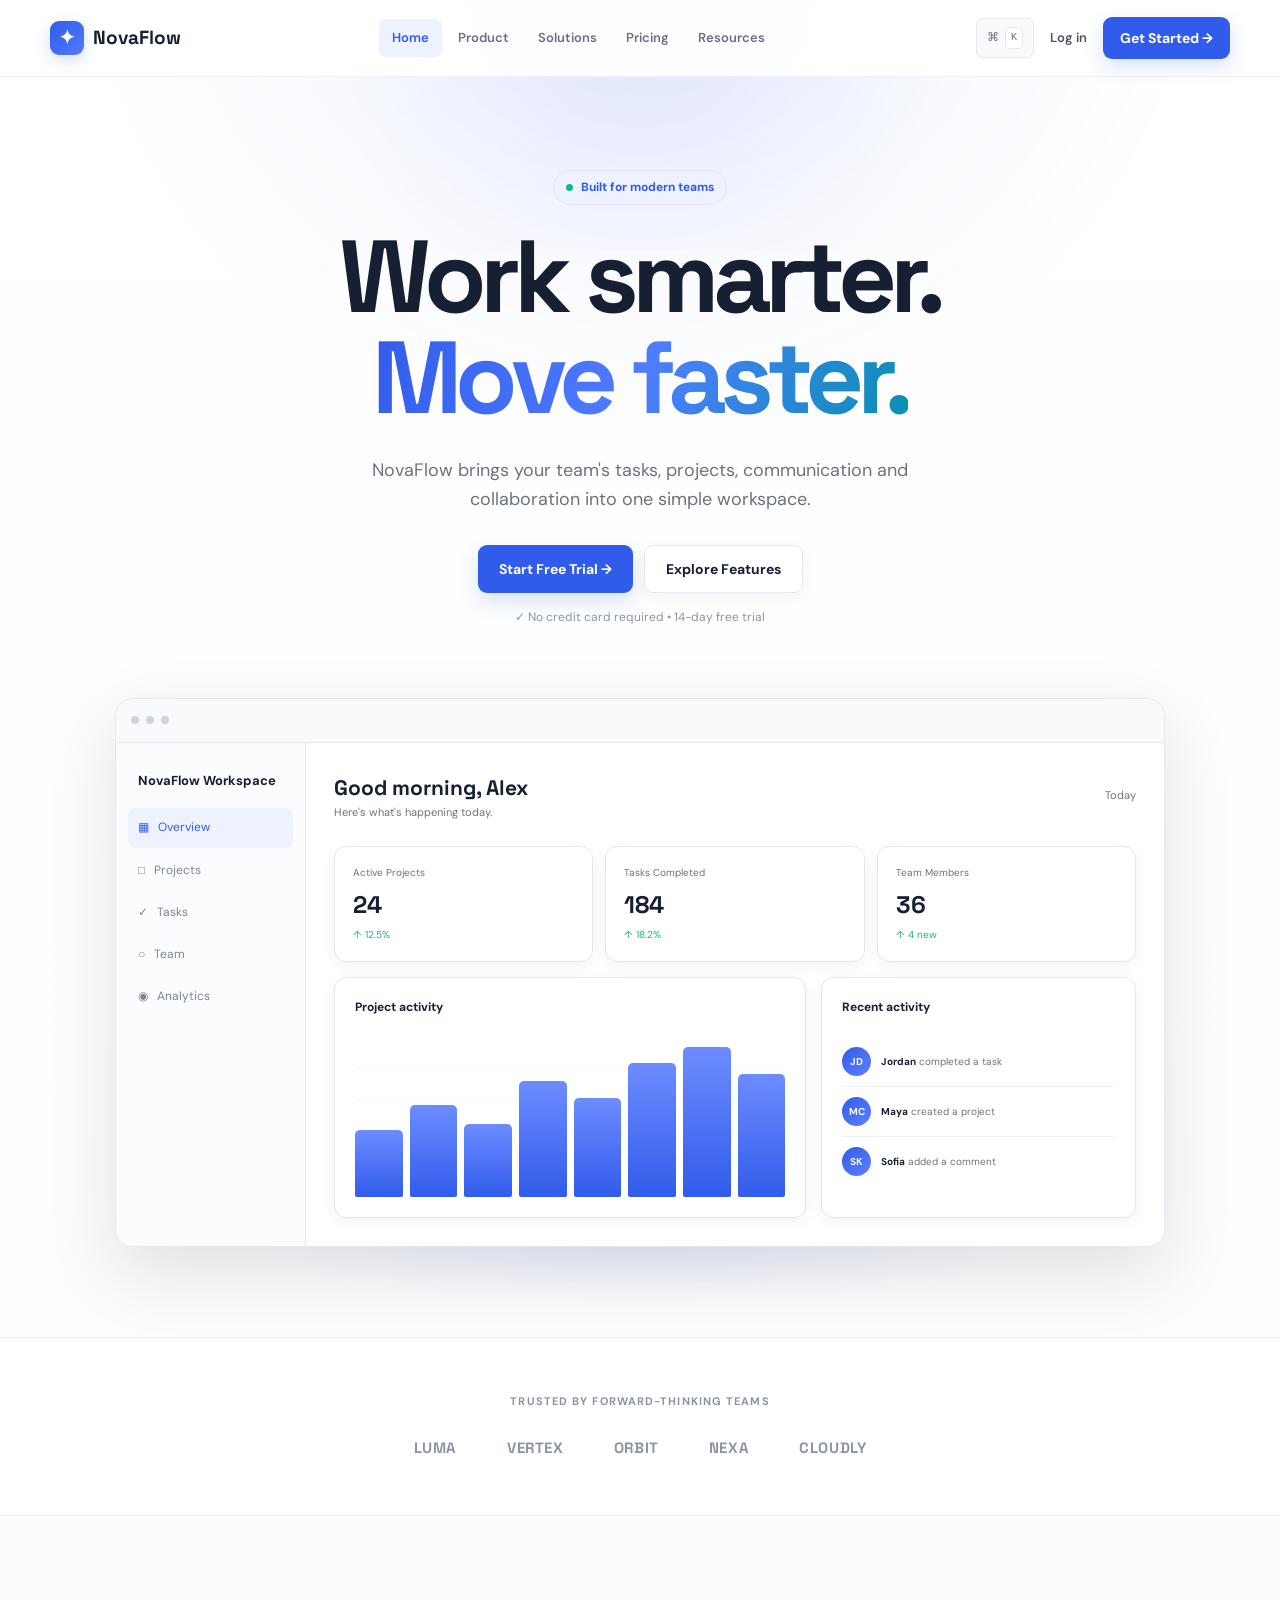
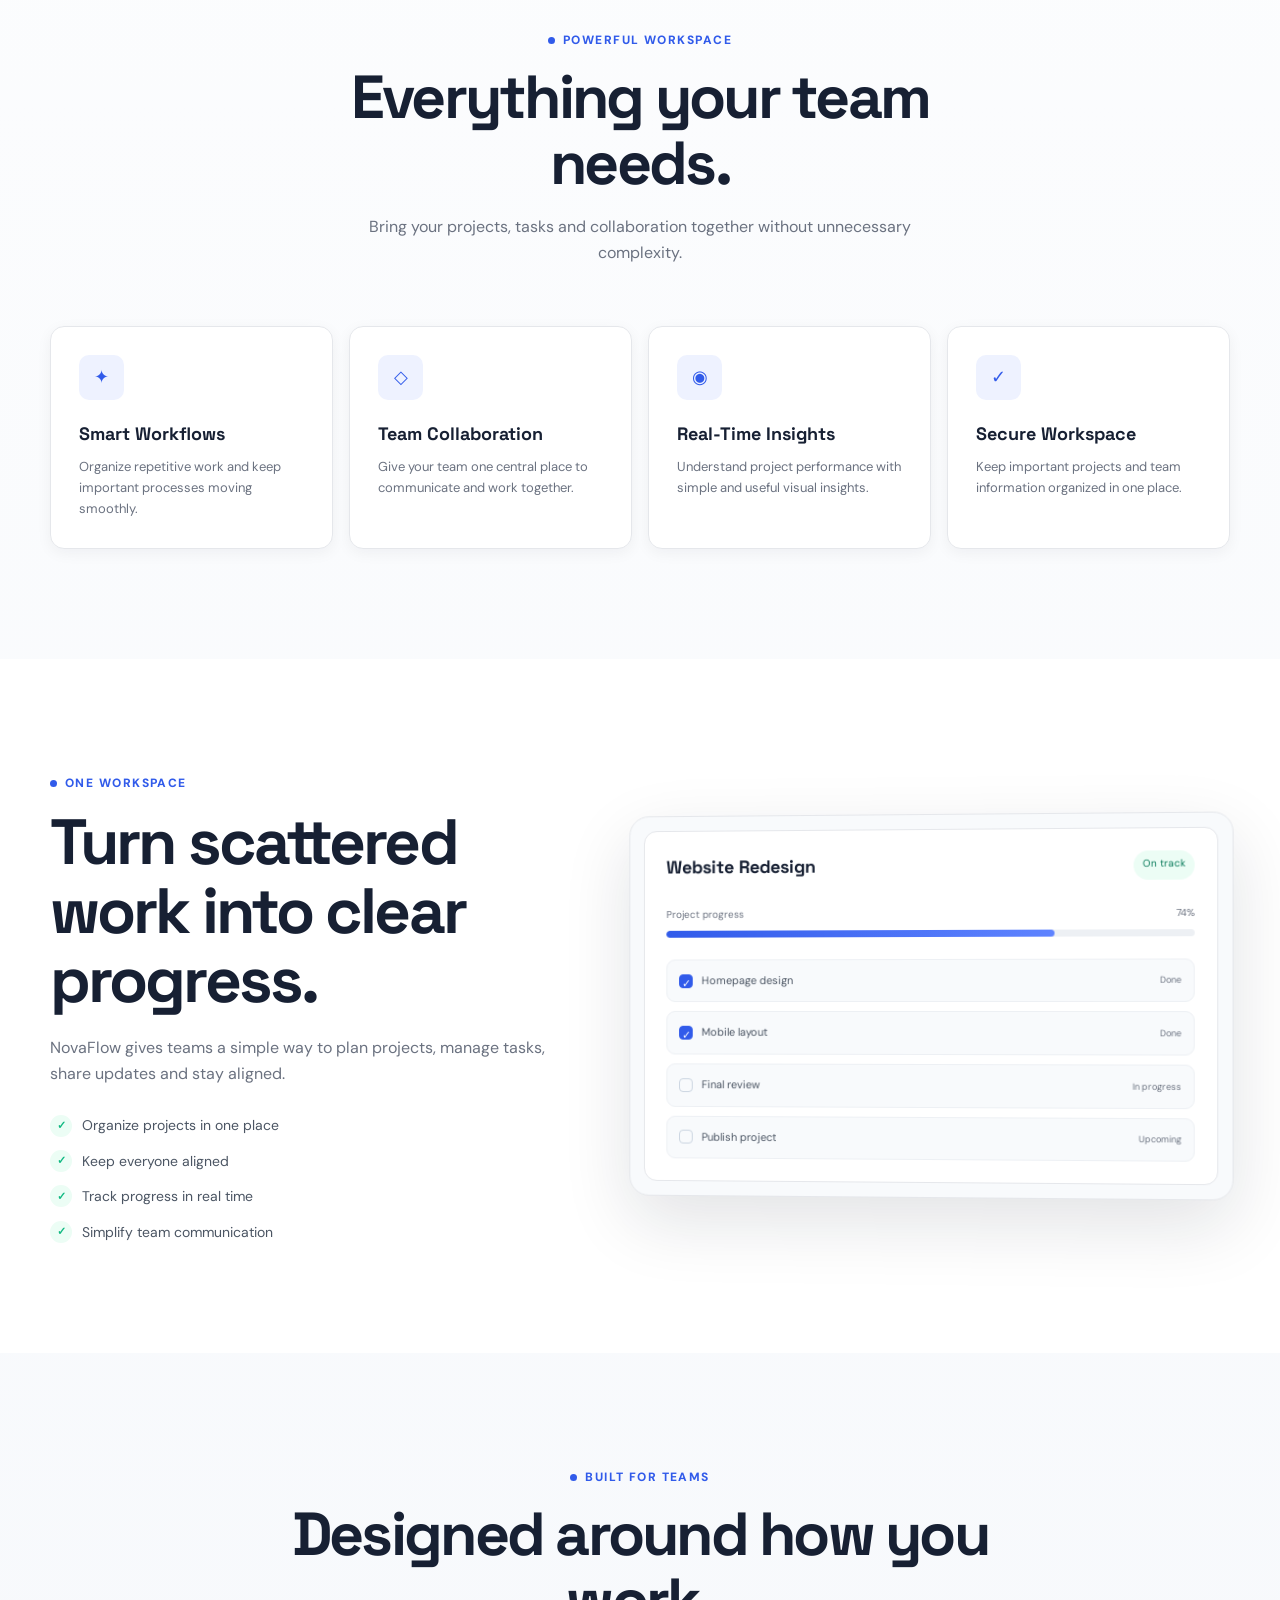
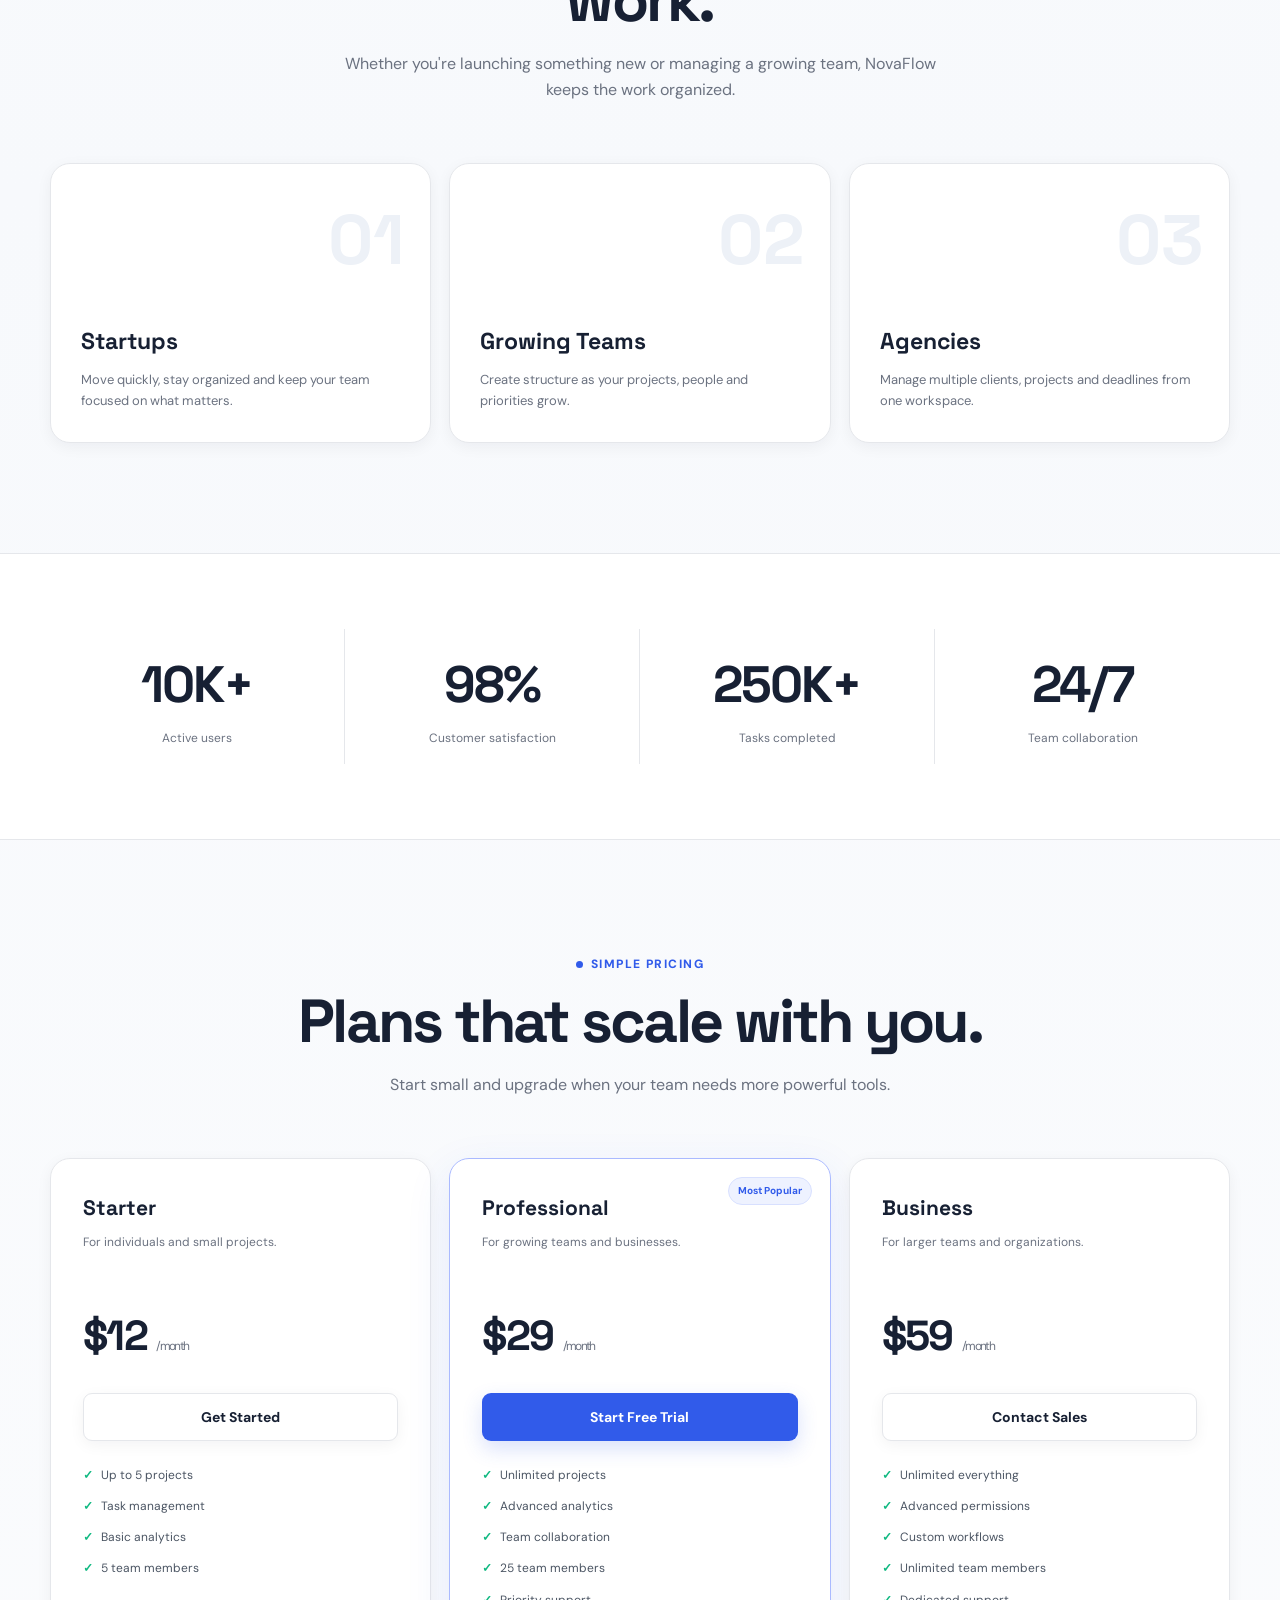
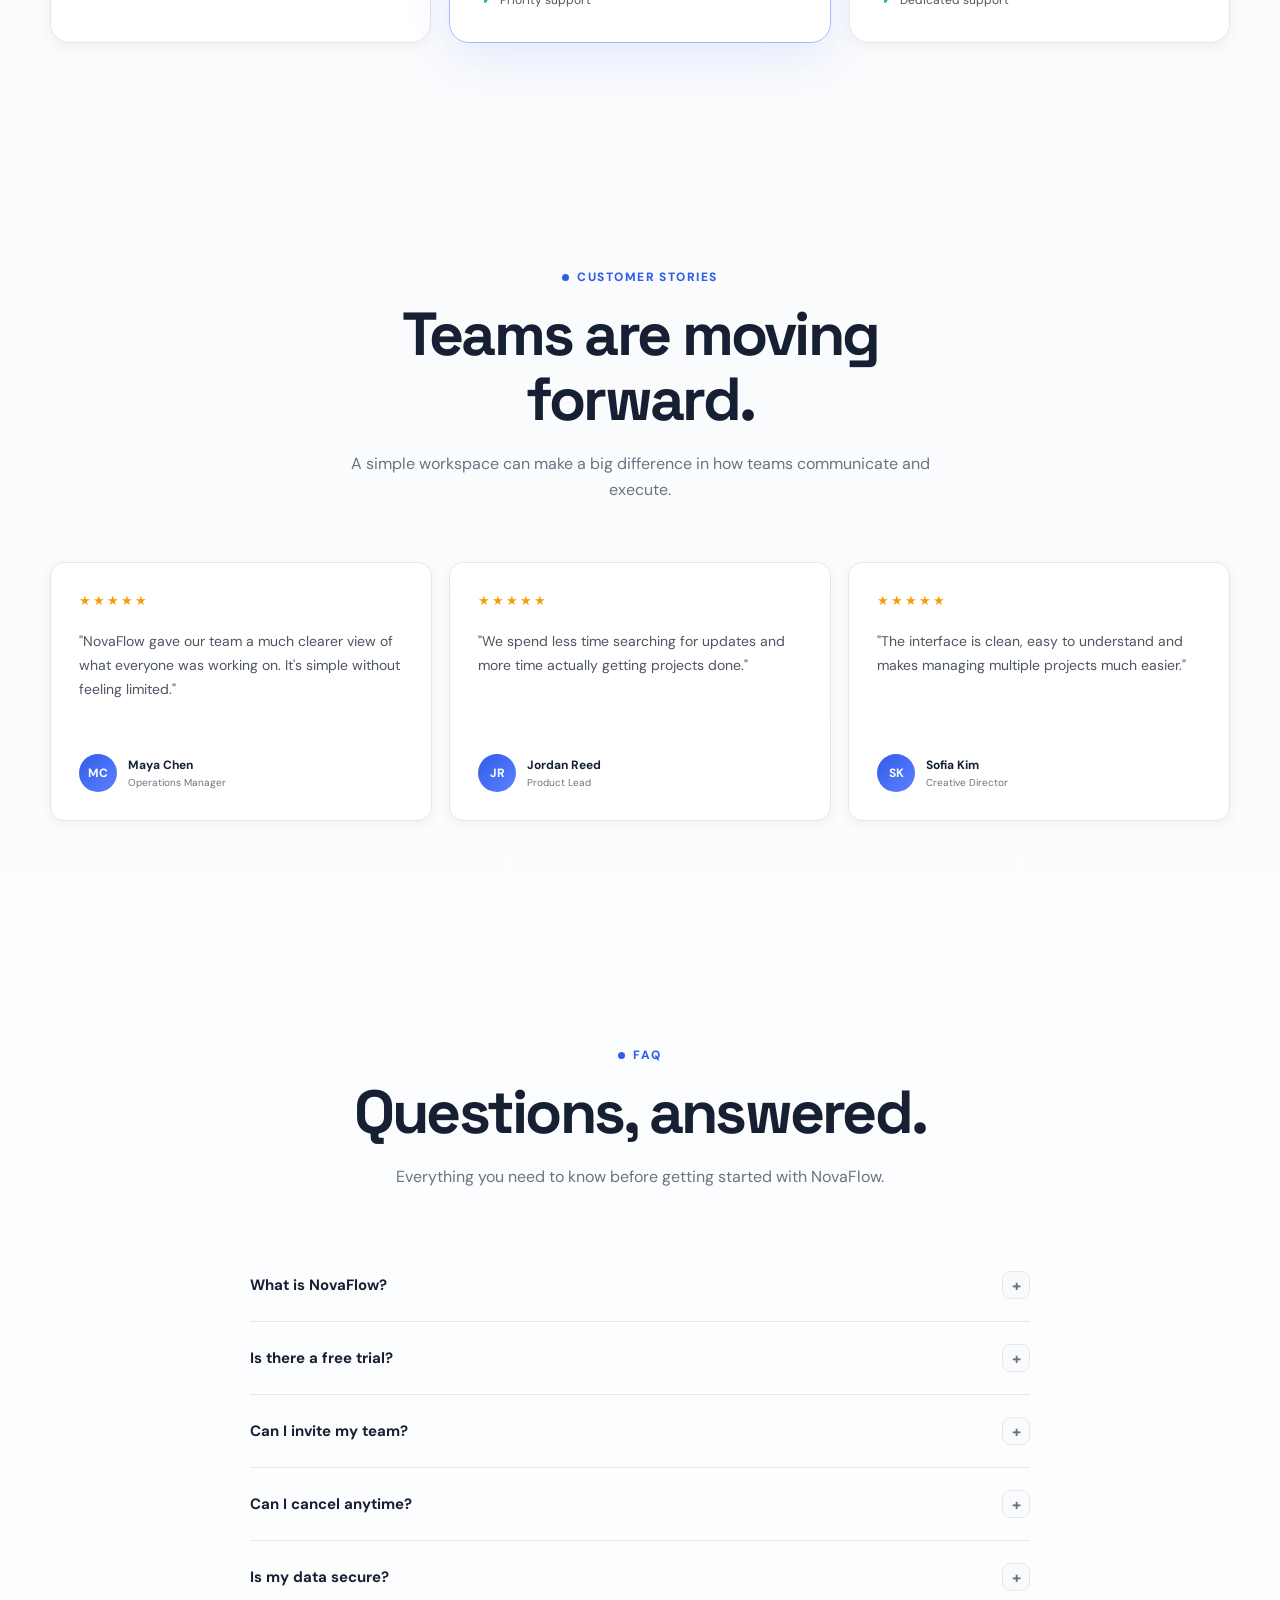
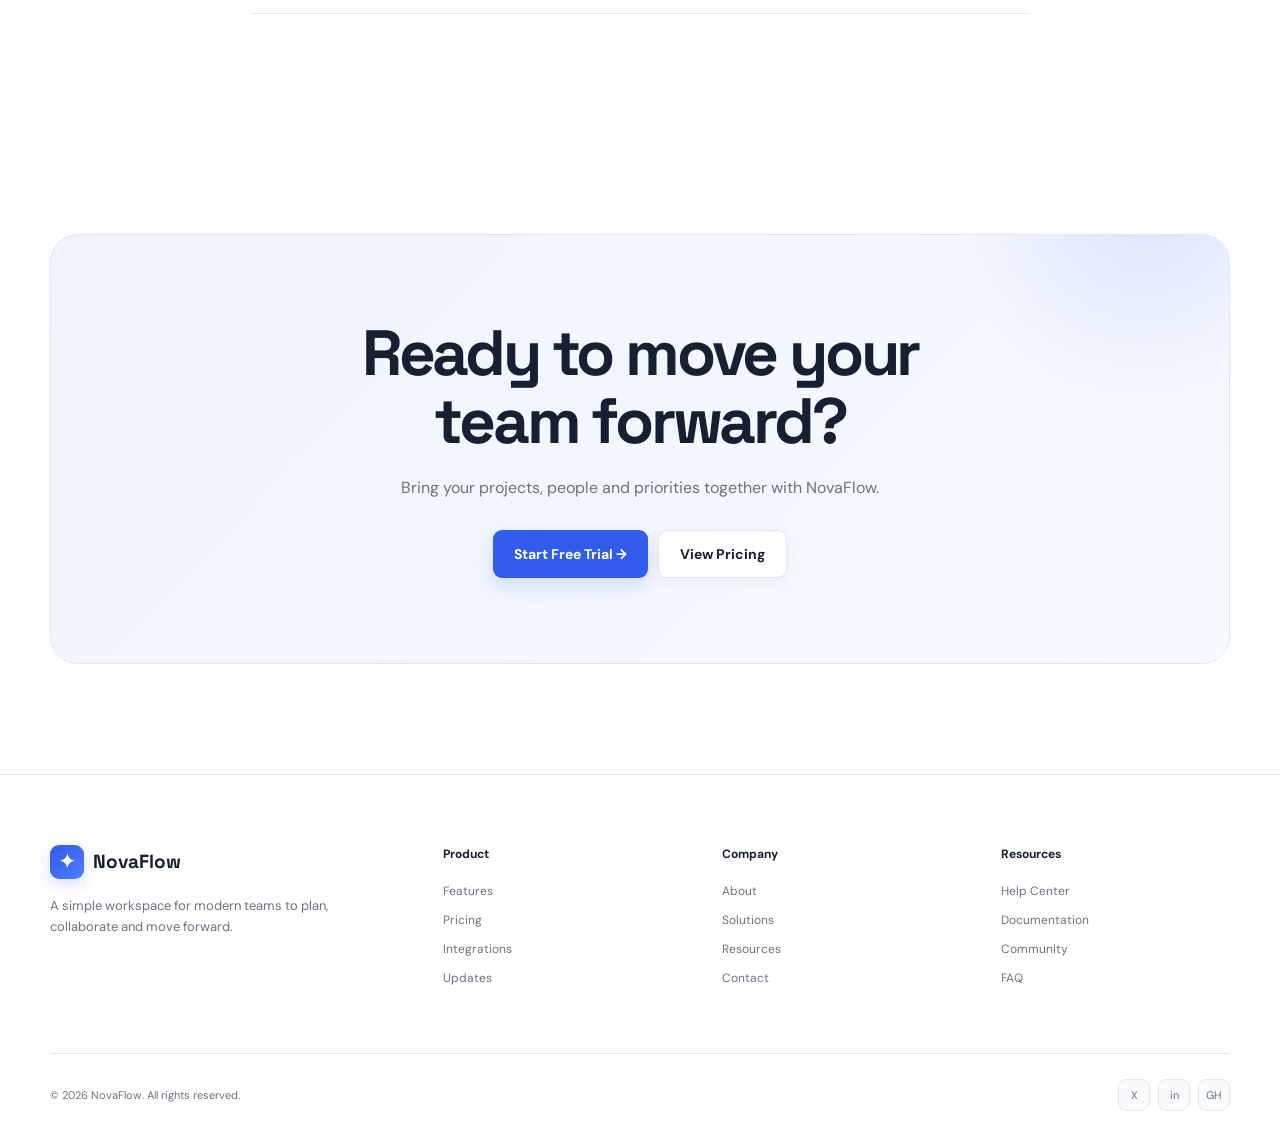
==== index.html @ 039a2e4d "Add files via upload" ====
<!DOCTYPE html>
<html lang="en">

<head>
    <meta charset="UTF-8">

    <meta
        name="viewport"
        content="width=device-width, initial-scale=1.0"
    >

    <meta
        name="description"
        content="NovaFlow helps modern teams manage projects, tasks, communication and collaboration in one simple workspace."
    >

    <title>NovaFlow — Work Smarter. Move Faster.</title>

    <!-- Google Fonts -->
    <link
        rel="preconnect"
        href="https://fonts.googleapis.com"
    >

    <link
        rel="preconnect"
        href="https://fonts.gstatic.com"
        crossorigin
    >

    <link
        href="https://fonts.googleapis.com/css2?family=DM+Sans:wght@400;500;600;700&family=Space+Grotesk:wght@400;500;600;700&display=swap"
        rel="stylesheet"
    >

    <!-- Main CSS -->
    <link
        rel="stylesheet"
        href="style.css"
    >
</head>


<body>


    <!-- =====================================================
         HEADER
         ===================================================== -->

    <header class="site-header">

        <nav class="navbar">

            <!-- Logo -->
            <a
                href="#home"
                class="logo"
            >
                <span class="logo-mark">✦</span>
                <span>NovaFlow</span>
            </a>


            <!-- Desktop Navigation -->
            <div class="nav-links">

                <a
                    href="#home"
                    class="active"
                >
                    Home
                </a>

                <a href="#product">
                    Product
                </a>

                <a href="#solutions">
                    Solutions
                </a>

                <a href="#pricing">
                    Pricing
                </a>

                <a href="#resources">
                    Resources
                </a>

            </div>


            <!-- Navigation Actions -->
            <div class="nav-actions">

                <button
                    type="button"
                    class="command-btn"
                    id="commandButton"
                >
                    <span>⌘</span>
                    <kbd>K</kbd>
                </button>

                <a
                    href="login.html"
                    class="login-link"
                >
                    Log in
                </a>

                <a
                    href="#cta"
                    class="btn btn-primary btn-small"
                >
                    Get Started →
                </a>

            </div>


            <!-- Mobile Menu Button -->
            <button
                type="button"
                class="mobile-menu-btn"
                id="mobileMenuButton"
                aria-label="Open navigation menu"
                aria-expanded="false"
            >
                ☰
            </button>

        </nav>


        <!-- Mobile Navigation -->
        <div
            class="mobile-nav"
            id="mobileNav"
        >

            <a href="#home">
                Home
            </a>

            <a href="#product">
                Product
            </a>

            <a href="#solutions">
                Solutions
            </a>

            <a href="#pricing">
                Pricing
            </a>

            <a href="#resources">
                Resources
            </a>

            <a href="#cta">
                Get Started →
            </a>

        </div>

    </header>



    <!-- =====================================================
         HERO
         ===================================================== -->

    <main>

        <section
            class="hero"
            id="home"
        >

            <div class="container">

                <div class="hero-content">


                    <!-- Badge -->
                    <div class="hero-badge">
                        <span></span>
                        Built for modern teams
                    </div>


                    <!-- Main Heading -->
                    <h1 class="hero-title">

                        Work smarter.
                        <br>

                        <span>
                            Move faster.
                        </span>

                    </h1>


                    <!-- Description -->
                    <p class="hero-description">

                        NovaFlow brings your team's tasks,
                        projects, communication and collaboration
                        into one simple workspace.

                    </p>


                    <!-- Hero Buttons -->
                    <div class="hero-actions">

                        <a
                            href="#cta"
                            class="btn btn-primary"
                        >
                            Start Free Trial →
                        </a>

                        <a
                            href="#product"
                            class="btn btn-secondary"
                        >
                            Explore Features
                        </a>

                    </div>


                    <!-- Small Note -->
                    <p class="hero-note">
                        ✓ No credit card required • 14-day free trial
                    </p>

                </div>



                <!-- =================================================
                     DASHBOARD MOCKUP
                     ================================================= -->

                <div class="dashboard-wrapper">

                    <div class="dashboard">


                        <!-- Browser Top -->
                        <div class="dashboard-topbar">

                            <span class="window-dot"></span>
                            <span class="window-dot"></span>
                            <span class="window-dot"></span>

                        </div>


                        <div class="dashboard-body">


                            <!-- Sidebar -->
                            <aside class="dashboard-sidebar">

                                <div class="sidebar-title">
                                    NovaFlow Workspace
                                </div>


                                <div class="sidebar-item active">
                                    <span>▦</span>
                                    Overview
                                </div>

                                <div class="sidebar-item">
                                    <span>□</span>
                                    Projects
                                </div>

                                <div class="sidebar-item">
                                    <span>✓</span>
                                    Tasks
                                </div>

                                <div class="sidebar-item">
                                    <span>○</span>
                                    Team
                                </div>

                                <div class="sidebar-item">
                                    <span>◉</span>
                                    Analytics
                                </div>

                            </aside>



                            <!-- Dashboard Main -->
                            <div class="dashboard-main">


                                <div class="dashboard-heading">

                                    <div>
                                        <h3>
                                            Good morning, Alex
                                        </h3>

                                        <p>
                                            Here's what's happening today.
                                        </p>
                                    </div>

                                    <div>
                                        <p>
                                            Today
                                        </p>
                                    </div>

                                </div>



                                <!-- Stats -->
                                <div class="dashboard-stats">


                                    <div class="stat-card">

                                        <div class="stat-label">
                                            Active Projects
                                        </div>

                                        <div class="stat-value">
                                            24
                                        </div>

                                        <div class="stat-change">
                                            ↑ 12.5%
                                        </div>

                                    </div>


                                    <div class="stat-card">

                                        <div class="stat-label">
                                            Tasks Completed
                                        </div>

                                        <div class="stat-value">
                                            184
                                        </div>

                                        <div class="stat-change">
                                            ↑ 18.2%
                                        </div>

                                    </div>


                                    <div class="stat-card">

                                        <div class="stat-label">
                                            Team Members
                                        </div>

                                        <div class="stat-value">
                                            36
                                        </div>

                                        <div class="stat-change">
                                            ↑ 4 new
                                        </div>

                                    </div>


                                </div>



                                <!-- Dashboard Lower Area -->
                                <div class="dashboard-grid">


                                    <!-- Chart -->
                                    <div class="chart-card">

                                        <div class="chart-title">
                                            Project activity
                                        </div>


                                        <div class="fake-chart">

                                            <div
                                                class="chart-bar"
                                                style="height: 42%;"
                                            ></div>

                                            <div
                                                class="chart-bar"
                                                style="height: 58%;"
                                            ></div>

                                            <div
                                                class="chart-bar"
                                                style="height: 46%;"
                                            ></div>

                                            <div
                                                class="chart-bar"
                                                style="height: 73%;"
                                            ></div>

                                            <div
                                                class="chart-bar"
                                                style="height: 62%;"
                                            ></div>

                                            <div
                                                class="chart-bar"
                                                style="height: 84%;"
                                            ></div>

                                            <div
                                                class="chart-bar"
                                                style="height: 94%;"
                                            ></div>

                                            <div
                                                class="chart-bar"
                                                style="height: 77%;"
                                            ></div>

                                        </div>

                                    </div>



                                    <!-- Activity -->
                                    <div class="activity-card">

                                        <div class="activity-title">
                                            Recent activity
                                        </div>


                                        <div class="activity-item">

                                            <div class="activity-avatar">
                                                JD
                                            </div>

                                            <div class="activity-text">
                                                <strong>Jordan</strong>
                                                completed a task
                                            </div>

                                        </div>


                                        <div class="activity-item">

                                            <div class="activity-avatar">
                                                MC
                                            </div>

                                            <div class="activity-text">
                                                <strong>Maya</strong>
                                                created a project
                                            </div>

                                        </div>


                                        <div class="activity-item">

                                            <div class="activity-avatar">
                                                SK
                                            </div>

                                            <div class="activity-text">
                                                <strong>Sofia</strong>
                                                added a comment
                                            </div>

                                        </div>


                                    </div>

                                </div>

                            </div>

                        </div>

                    </div>

                </div>

            </div>

        </section>



        <!-- =====================================================
             TRUSTED BRANDS
             ===================================================== -->

        <section class="trusted">

            <div class="container">

                <p class="trusted-title">
                    Trusted by forward-thinking teams
                </p>


                <div class="trusted-list">

                    <span>LUMA</span>
                    <span>VERTEX</span>
                    <span>ORBIT</span>
                    <span>NEXA</span>
                    <span>CLOUDLY</span>

                </div>

            </div>

        </section>



        <!-- =====================================================
             FEATURES
             ===================================================== -->

        <section
            class="section"
            id="features"
        >

            <div class="container">


                <div class="section-header">

                    <div class="section-label">
                        Powerful workspace
                    </div>

                    <h2 class="section-title">
                        Everything your team needs.
                    </h2>

                    <p class="section-description">

                        Bring your projects, tasks and
                        collaboration together without
                        unnecessary complexity.

                    </p>

                </div>



                <div class="features-grid">


                    <!-- Feature 1 -->
                    <article class="feature-card">

                        <div class="feature-icon">
                            ✦
                        </div>

                        <h3>
                            Smart Workflows
                        </h3>

                        <p>
                            Organize repetitive work and keep
                            important processes moving smoothly.
                        </p>

                    </article>



                    <!-- Feature 2 -->
                    <article class="feature-card">

                        <div class="feature-icon">
                            ◇
                        </div>

                        <h3>
                            Team Collaboration
                        </h3>

                        <p>
                            Give your team one central place
                            to communicate and work together.
                        </p>

                    </article>



                    <!-- Feature 3 -->
                    <article class="feature-card">

                        <div class="feature-icon">
                            ◉
                        </div>

                        <h3>
                            Real-Time Insights
                        </h3>

                        <p>
                            Understand project performance with
                            simple and useful visual insights.
                        </p>

                    </article>



                    <!-- Feature 4 -->
                    <article class="feature-card">

                        <div class="feature-icon">
                            ✓
                        </div>

                        <h3>
                            Secure Workspace
                        </h3>

                        <p>
                            Keep important projects and team
                            information organized in one place.
                        </p>

                    </article>


                </div>

            </div>

        </section>



        <!-- =====================================================
             PRODUCT
             ===================================================== -->

        <section
            class="section product-section"
            id="product"
        >

            <div class="container">

                <div class="product-layout">


                    <!-- Text -->
                    <div class="product-content">

                        <div class="section-label">
                            One workspace
                        </div>

                        <h2>
                            Turn scattered work
                            into clear progress.
                        </h2>

                        <p>

                            NovaFlow gives teams a simple way
                            to plan projects, manage tasks,
                            share updates and stay aligned.

                        </p>


                        <ul class="check-list">

                            <li>
                                Organize projects in one place
                            </li>

                            <li>
                                Keep everyone aligned
                            </li>

                            <li>
                                Track progress in real time
                            </li>

                            <li>
                                Simplify team communication
                            </li>

                        </ul>

                    </div>



                    <!-- Product Mockup -->
                    <div class="product-mockup">

                        <div class="product-inner">


                            <div class="product-top">

                                <h3>
                                    Website Redesign
                                </h3>

                                <span class="product-pill">
                                    On track
                                </span>

                            </div>



                            <div class="progress-block">

                                <div class="progress-header">

                                    <span>
                                        Project progress
                                    </span>

                                    <span>
                                        74%
                                    </span>

                                </div>

                                <div class="progress-bar">

                                    <div class="progress-fill"></div>

                                </div>

                            </div>



                            <div class="task-list">


                                <div class="task done">

                                    <div class="task-left">

                                        <span class="task-check">
                                            ✓
                                        </span>

                                        Homepage design

                                    </div>

                                    <span class="task-status">
                                        Done
                                    </span>

                                </div>


                                <div class="task done">

                                    <div class="task-left">

                                        <span class="task-check">
                                            ✓
                                        </span>

                                        Mobile layout

                                    </div>

                                    <span class="task-status">
                                        Done
                                    </span>

                                </div>


                                <div class="task">

                                    <div class="task-left">

                                        <span class="task-check"></span>

                                        Final review

                                    </div>

                                    <span class="task-status">
                                        In progress
                                    </span>

                                </div>


                                <div class="task">

                                    <div class="task-left">

                                        <span class="task-check"></span>

                                        Publish project

                                    </div>

                                    <span class="task-status">
                                        Upcoming
                                    </span>

                                </div>


                            </div>

                        </div>

                    </div>

                </div>

            </div>

        </section>



        <!-- =====================================================
             SOLUTIONS
             ===================================================== -->

        <section
            class="section"
            id="solutions"
        >

            <div class="container">


                <div class="section-header">

                    <div class="section-label">
                        Built for teams
                    </div>

                    <h2 class="section-title">
                        Designed around how you work.
                    </h2>

                    <p class="section-description">

                        Whether you're launching something new
                        or managing a growing team, NovaFlow
                        keeps the work organized.

                    </p>

                </div>



                <div class="solutions-grid">


                    <article class="solution-card">

                        <div class="solution-number">
                            01
                        </div>

                        <h3>
                            Startups
                        </h3>

                        <p>
                            Move quickly, stay organized and
                            keep your team focused on what matters.
                        </p>

                    </article>


                    <article class="solution-card">

                        <div class="solution-number">
                            02
                        </div>

                        <h3>
                            Growing Teams
                        </h3>

                        <p>
                            Create structure as your projects,
                            people and priorities grow.
                        </p>

                    </article>


                    <article class="solution-card">

                        <div class="solution-number">
                            03
                        </div>

                        <h3>
                            Agencies
                        </h3>

                        <p>
                            Manage multiple clients, projects
                            and deadlines from one workspace.
                        </p>

                    </article>


                </div>

            </div>

        </section>



        <!-- =====================================================
             STATS
             ===================================================== -->

        <section class="stats-section">

            <div class="container">

                <div class="stats-grid">


                    <div class="stat-item">

                        <div class="stat-number">
                            10K+
                        </div>

                        <div class="stat-description">
                            Active users
                        </div>

                    </div>


                    <div class="stat-item">

                        <div class="stat-number">
                            98%
                        </div>

                        <div class="stat-description">
                            Customer satisfaction
                        </div>

                    </div>


                    <div class="stat-item">

                        <div class="stat-number">
                            250K+
                        </div>

                        <div class="stat-description">
                            Tasks completed
                        </div>

                    </div>


                    <div class="stat-item">

                        <div class="stat-number">
                            24/7
                        </div>

                        <div class="stat-description">
                            Team collaboration
                        </div>

                    </div>


                </div>

            </div>

        </section>



        <!-- =====================================================
             PRICING
             ===================================================== -->

        <section
            class="section"
            id="pricing"
        >

            <div class="container">


                <div class="section-header">

                    <div class="section-label">
                        Simple pricing
                    </div>

                    <h2 class="section-title">
                        Plans that scale with you.
                    </h2>

                    <p class="section-description">

                        Start small and upgrade when your
                        team needs more powerful tools.

                    </p>

                </div>



                <div class="pricing-grid">


                    <!-- Starter -->
                    <article class="pricing-card">

                        <h3>
                            Starter
                        </h3>

                        <p class="price-description">
                            For individuals and small projects.
                        </p>

                        <div class="price">
                            $12
                            <span>/month</span>
                        </div>

                        <a
                            href="#cta"
                            class="btn btn-secondary pricing-btn"
                        >
                            Get Started
                        </a>

                        <ul class="price-features">

                            <li>
                                Up to 5 projects
                            </li>

                            <li>
                                Task management
                            </li>

                            <li>
                                Basic analytics
                            </li>

                            <li>
                                5 team members
                            </li>

                        </ul>

                    </article>



                    <!-- Professional -->
                    <article class="pricing-card popular">

                        <span class="popular-label">
                            Most Popular
                        </span>

                        <h3>
                            Professional
                        </h3>

                        <p class="price-description">
                            For growing teams and businesses.
                        </p>

                        <div class="price">
                            $29
                            <span>/month</span>
                        </div>

                        <a
                            href="#cta"
                            class="btn btn-primary pricing-btn"
                        >
                            Start Free Trial
                        </a>

                        <ul class="price-features">

                            <li>
                                Unlimited projects
                            </li>

                            <li>
                                Advanced analytics
                            </li>

                            <li>
                                Team collaboration
                            </li>

                            <li>
                                25 team members
                            </li>

                            <li>
                                Priority support
                            </li>

                        </ul>

                    </article>



                    <!-- Business -->
                    <article class="pricing-card">

                        <h3>
                            Business
                        </h3>

                        <p class="price-description">
                            For larger teams and organizations.
                        </p>

                        <div class="price">
                            $59
                            <span>/month</span>
                        </div>

                        <a
                            href="#cta"
                            class="btn btn-secondary pricing-btn"
                        >
                            Contact Sales
                        </a>

                        <ul class="price-features">

                            <li>
                                Unlimited everything
                            </li>

                            <li>
                                Advanced permissions
                            </li>

                            <li>
                                Custom workflows
                            </li>

                            <li>
                                Unlimited team members
                            </li>

                            <li>
                                Dedicated support
                            </li>

                        </ul>

                    </article>


                </div>

            </div>

        </section>



        <!-- =====================================================
             TESTIMONIALS
             ===================================================== -->

        <section class="section">

            <div class="container">


                <div class="section-header">

                    <div class="section-label">
                        Customer stories
                    </div>

                    <h2 class="section-title">
                        Teams are moving forward.
                    </h2>

                    <p class="section-description">

                        A simple workspace can make a big
                        difference in how teams communicate
                        and execute.

                    </p>

                </div>



                <div class="testimonials-grid">


                    <article class="testimonial-card">

                        <div class="stars">
                            ★★★★★
                        </div>

                        <p class="testimonial-text">

                            "NovaFlow gave our team a much
                            clearer view of what everyone was
                            working on. It's simple without
                            feeling limited."

                        </p>


                        <div class="testimonial-author">

                            <div class="author-avatar">
                                MC
                            </div>

                            <div>

                                <div class="author-name">
                                    Maya Chen
                                </div>

                                <div class="author-role">
                                    Operations Manager
                                </div>

                            </div>

                        </div>

                    </article>



                    <article class="testimonial-card">

                        <div class="stars">
                            ★★★★★
                        </div>

                        <p class="testimonial-text">

                            "We spend less time searching for
                            updates and more time actually
                            getting projects done."

                        </p>


                        <div class="testimonial-author">

                            <div class="author-avatar">
                                JR
                            </div>

                            <div>

                                <div class="author-name">
                                    Jordan Reed
                                </div>

                                <div class="author-role">
                                    Product Lead
                                </div>

                            </div>

                        </div>

                    </article>



                    <article class="testimonial-card">

                        <div class="stars">
                            ★★★★★
                        </div>

                        <p class="testimonial-text">

                            "The interface is clean, easy to
                            understand and makes managing
                            multiple projects much easier."

                        </p>


                        <div class="testimonial-author">

                            <div class="author-avatar">
                                SK
                            </div>

                            <div>

                                <div class="author-name">
                                    Sofia Kim
                                </div>

                                <div class="author-role">
                                    Creative Director
                                </div>

                            </div>

                        </div>

                    </article>


                </div>

            </div>

        </section>



        <!-- =====================================================
             FAQ
             ===================================================== -->

        <section
            class="section"
            id="resources"
        >

            <div class="container">


                <div class="section-header">

                    <div class="section-label">
                        FAQ
                    </div>

                    <h2 class="section-title">
                        Questions, answered.
                    </h2>

                    <p class="section-description">

                        Everything you need to know before
                        getting started with NovaFlow.

                    </p>

                </div>



                <div class="faq-wrapper">


                    <!-- FAQ 1 -->
                    <div class="faq-item">

                        <button
                            type="button"
                            class="faq-question"
                        >

                            <span>
                                What is NovaFlow?
                            </span>

                            <span class="faq-icon">
                                +
                            </span>

                        </button>


                        <div class="faq-answer">

                            <p>

                                NovaFlow is a collaborative
                                workspace designed to help teams
                                manage projects, tasks and
                                communication in one place.

                            </p>

                        </div>

                    </div>



                    <!-- FAQ 2 -->
                    <div class="faq-item">

                        <button
                            type="button"
                            class="faq-question"
                        >

                            <span>
                                Is there a free trial?
                            </span>

                            <span class="faq-icon">
                                +
                            </span>

                        </button>


                        <div class="faq-answer">

                            <p>

                                Yes. New users can explore the
                                Professional plan with a
                                14-day free trial.

                            </p>

                        </div>

                    </div>



                    <!-- FAQ 3 -->
                    <div class="faq-item">

                        <button
                            type="button"
                            class="faq-question"
                        >

                            <span>
                                Can I invite my team?
                            </span>

                            <span class="faq-icon">
                                +
                            </span>

                        </button>


                        <div class="faq-answer">

                            <p>

                                Yes. You can invite team members
                                and collaborate on projects,
                                tasks and shared workspaces.

                            </p>

                        </div>

                    </div>



                    <!-- FAQ 4 -->
                    <div class="faq-item">

                        <button
                            type="button"
                            class="faq-question"
                        >

                            <span>
                                Can I cancel anytime?
                            </span>

                            <span class="faq-icon">
                                +
                            </span>

                        </button>


                        <div class="faq-answer">

                            <p>

                                Yes. Plans can be changed or
                                cancelled whenever your team's
                                needs change.

                            </p>

                        </div>

                    </div>



                    <!-- FAQ 5 -->
                    <div class="faq-item">

                        <button
                            type="button"
                            class="faq-question"
                        >

                            <span>
                                Is my data secure?
                            </span>

                            <span class="faq-icon">
                                +
                            </span>

                        </button>


                        <div class="faq-answer">

                            <p>

                                NovaFlow is designed with
                                security and privacy in mind,
                                helping teams keep their
                                workspace organized and protected.

                            </p>

                        </div>

                    </div>


                </div>

            </div>

        </section>



        <!-- =====================================================
             FINAL CTA
             ===================================================== -->

        <section
            class="cta-section"
            id="cta"
        >

            <div class="container">

                <div class="cta-box">

                    <h2>
                        Ready to move your
                        team forward?
                    </h2>

                    <p>

                        Bring your projects, people and
                        priorities together with NovaFlow.

                    </p>


                    <div class="cta-actions">

                        <a
                            href="#"
                            class="btn btn-primary"
                        >
                            Start Free Trial →
                        </a>

                        <a
                            href="#pricing"
                            class="btn btn-secondary"
                        >
                            View Pricing
                        </a>

                    </div>

                </div>

            </div>

        </section>

    </main>



    <!-- =====================================================
         FOOTER
         ===================================================== -->

    <footer class="site-footer">

        <div class="container">


            <div class="footer-grid">


                <!-- Brand -->
                <div class="footer-brand">

                    <a
                        href="#home"
                        class="logo"
                    >

                        <span class="logo-mark">
                            ✦
                        </span>

                        <span>
                            NovaFlow
                        </span>

                    </a>


                    <p>

                        A simple workspace for modern teams
                        to plan, collaborate and move forward.

                    </p>

                </div>



                <!-- Product -->
                <div class="footer-column">

                    <h4>
                        Product
                    </h4>

                    <a href="#product">
                        Features
                    </a>

                    <a href="#pricing">
                        Pricing
                    </a>

                    <a href="#features">
                        Integrations
                    </a>

                    <a href="#resources">
                        Updates
                    </a>

                </div>



                <!-- Company -->
                <div class="footer-column">

                    <h4>
                        Company
                    </h4>

                    <a href="#home">
                        About
                    </a>

                    <a href="#solutions">
                        Solutions
                    </a>

                    <a href="#resources">
                        Resources
                    </a>

                    <a href="#cta">
                        Contact
                    </a>

                </div>



                <!-- Resources -->
                <div class="footer-column">

                    <h4>
                        Resources
                    </h4>

                    <a href="#resources">
                        Help Center
                    </a>

                    <a href="#resources">
                        Documentation
                    </a>

                    <a href="#resources">
                        Community
                    </a>

                    <a href="#resources">
                        FAQ
                    </a>

                </div>


            </div>



            <!-- Footer Bottom -->
            <div class="footer-bottom">

                <span>
                    © 2026 NovaFlow. All rights reserved.
                </span>


                <div class="footer-socials">

                    <a
                        href="#"
                        aria-label="Twitter"
                    >
                        X
                    </a>

                    <a
                        href="#"
                        aria-label="LinkedIn"
                    >
                        in
                    </a>

                    <a
                        href="#"
                        aria-label="GitHub"
                    >
                        GH
                    </a>

                </div>

            </div>

        </div>

    </footer>



    <!-- =====================================================
         COMMAND MENU
         ===================================================== -->

    <div
        class="command-overlay"
        id="commandOverlay"
    >

        <div class="command-menu">


            <div class="command-search">

                <span>
                    ⌕
                </span>

                <input
                    type="text"
                    id="commandSearch"
                    placeholder="Search NovaFlow..."
                    autocomplete="off"
                >

            </div>


            <div class="command-links">

                <a href="#home">
                    <span>⌂</span>
                    Home
                </a>

                <a href="#product">
                    <span>▦</span>
                    Product
                </a>

                <a href="#solutions">
                    <span>◇</span>
                    Solutions
                </a>

                <a href="#pricing">
                    <span>$</span>
                    Pricing
                </a>

                <a href="#resources">
                    <span>?</span>
                    Resources
                </a>

            </div>


            <div class="command-footer">

                Press ESC to close

            </div>

        </div>

    </div>



    <!-- =====================================================
         JAVASCRIPT
         ===================================================== -->

    <script src="script.js"></script>

</body>

</html>
---- style.css ----
/* =========================================================
   NOVAFLOW
   Professional Bright SaaS Design
   ========================================================= */


/* =========================
   1. VARIABLES
   ========================= */

:root {
    --bg: #f7f9fc;
    --bg-white: #ffffff;
    --bg-soft: #f1f5f9;

    --text: #111827;
    --text-dark: #172033;
    --text-soft: #4b5563;
    --text-muted: #6b7280;

    --primary: #315bea;
    --primary-dark: #2447c8;
    --primary-light: #eef2ff;

    --blue: #2563eb;
    --cyan: #0891b2;
    --green: #10b981;
    --yellow: #f59e0b;
    --red: #ef4444;

    --border: #e5e7eb;
    --border-light: #edf0f4;

    --shadow-sm: 0 4px 15px rgba(15, 23, 42, 0.05);
    --shadow-md: 0 12px 35px rgba(15, 23, 42, 0.08);
    --shadow-lg: 0 25px 70px rgba(15, 23, 42, 0.12);

    --radius-sm: 8px;
    --radius-md: 14px;
    --radius-lg: 20px;
    --radius-xl: 28px;

    --container: 1180px;

    --transition: 0.25s ease;
}


/* =========================
   2. RESET
   ========================= */

* {
    margin: 0;
    padding: 0;
    box-sizing: border-box;
}

html {
    scroll-behavior: smooth;
}

body {
    font-family: "DM Sans", sans-serif;

    background:
        linear-gradient(
            180deg,
            #ffffff 0%,
            #f7f9fc 45%,
            #ffffff 100%
        );

    color: var(--text);

    line-height: 1.6;

    overflow-x: hidden;
}

body::before {
    content: "";

    position: fixed;

    top: 0;
    left: 0;

    width: 100%;
    height: 600px;

    pointer-events: none;

    background:
        radial-gradient(
            circle at 50% -20%,
            rgba(49, 91, 234, 0.08),
            transparent 60%
        );

    z-index: -1;
}

img {
    max-width: 100%;
    display: block;
}

a {
    color: inherit;
    text-decoration: none;
}

button,
input {
    font: inherit;
}

button {
    border: none;
    cursor: pointer;
}

ul {
    list-style: none;
}


/* =========================
   3. GLOBAL
   ========================= */

.container {
    width: min(100% - 40px, var(--container));
    margin-inline: auto;
}

.section {
    padding: 110px 0;
}

.section-header {
    max-width: 700px;

    margin: 0 auto 60px;

    text-align: center;
}

.section-label {
    display: inline-flex;
    align-items: center;
    gap: 8px;

    margin-bottom: 15px;

    color: var(--primary);

    font-size: 12px;
    font-weight: 800;

    letter-spacing: 0.12em;

    text-transform: uppercase;
}

.section-label::before {
    content: "";

    width: 7px;
    height: 7px;

    border-radius: 50%;

    background: var(--primary);
}

.section-title {
    font-family: "Space Grotesk", sans-serif;

    font-size: clamp(2.3rem, 5vw, 3.8rem);

    line-height: 1.08;

    letter-spacing: -0.045em;

    color: var(--text-dark);

    margin-bottom: 18px;
}

.section-description {
    max-width: 610px;

    margin: auto;

    color: var(--text-muted);

    font-size: 16px;
}


/* =========================
   4. BUTTONS
   ========================= */

.btn {
    display: inline-flex;
    align-items: center;
    justify-content: center;
    gap: 8px;

    min-height: 48px;

    padding: 0 21px;

    border-radius: 9px;

    font-size: 14px;
    font-weight: 700;

    transition:
        transform var(--transition),
        box-shadow var(--transition),
        background var(--transition),
        border-color var(--transition);
}

.btn:hover {
    transform: translateY(-2px);
}

.btn-primary {
    color: #ffffff;

    background: var(--primary);

    box-shadow:
        0 8px 20px rgba(49, 91, 234, 0.18);
}

.btn-primary:hover {
    background: var(--primary-dark);

    box-shadow:
        0 12px 28px rgba(49, 91, 234, 0.25);
}

.btn-secondary {
    color: var(--text-dark);

    background: #ffffff;

    border: 1px solid var(--border);

    box-shadow: var(--shadow-sm);
}

.btn-secondary:hover {
    border-color: #cbd5e1;

    background: #f8fafc;
}

.btn-small {
    min-height: 42px;

    padding: 0 17px;
}


/* =========================================================
   5. PROFESSIONAL NAVIGATION
   ========================================================= */

.site-header {
    position: fixed;

    top: 0;
    left: 0;

    width: 100%;

    z-index: 1000;

    background: rgba(255, 255, 255, 0.94);

    border-bottom: 1px solid var(--border-light);

    backdrop-filter: blur(15px);
    -webkit-backdrop-filter: blur(15px);
}

.navbar {
    width: min(100% - 40px, var(--container));

    min-height: 76px;

    margin: auto;

    display: flex;
    align-items: center;
    justify-content: space-between;

    gap: 25px;
}

.logo {
    display: flex;
    align-items: center;
    gap: 9px;

    flex-shrink: 0;

    font-family: "Space Grotesk", sans-serif;

    font-size: 19px;
    font-weight: 700;

    color: var(--text-dark);
}

.logo-mark {
    display: grid;
    place-items: center;

    width: 34px;
    height: 34px;

    color: #ffffff;

    background:
        linear-gradient(
            135deg,
            var(--primary),
            #4f7cff
        );

    border-radius: 9px;

    box-shadow:
        0 5px 15px rgba(49, 91, 234, 0.2);
}

.nav-links {
    display: flex;
    align-items: center;
    justify-content: center;

    gap: 3px;

    flex: 1;
}

.nav-links a {
    padding: 9px 13px;

    color: #667085;

    border-radius: 7px;

    font-size: 13px;
    font-weight: 600;

    transition:
        color var(--transition),
        background var(--transition);
}

.nav-links a:hover,
.nav-links a.active {
    color: var(--primary);

    background: var(--primary-light);
}

.nav-actions {
    display: flex;
    align-items: center;

    gap: 8px;
}

.command-btn {
    display: flex;
    align-items: center;
    gap: 6px;

    padding: 8px 10px;

    color: #667085;

    background: #f8fafc;

    border: 1px solid var(--border);

    border-radius: 7px;

    font-size: 12px;

    transition: var(--transition);
}

.command-btn:hover {
    color: var(--primary);

    border-color: #c7d2fe;

    background: var(--primary-light);
}

.command-btn kbd {
    padding: 2px 5px;

    color: #667085;

    background: #ffffff;

    border: 1px solid var(--border);

    border-radius: 4px;

    font-size: 10px;
}

.login-link {
    padding: 8px;

    color: #4b5563;

    font-size: 13px;
    font-weight: 600;

    transition: color var(--transition);
}

.login-link:hover {
    color: var(--primary);
}

.mobile-menu-btn {
    display: none;

    width: 42px;
    height: 42px;

    color: var(--text-dark);

    background: #f8fafc;

    border: 1px solid var(--border);

    border-radius: 8px;

    font-size: 20px;
}


/* =========================
   6. MOBILE NAV
   ========================= */

.mobile-nav {
    display: none;

    position: absolute;

    top: calc(100% + 8px);

    left: 15px;
    right: 15px;

    padding: 12px;

    background: #ffffff;

    border: 1px solid var(--border);

    border-radius: 14px;

    box-shadow: var(--shadow-lg);
}

.mobile-nav.active {
    display: block;
}

.mobile-nav a {
    display: block;

    padding: 13px 14px;

    color: var(--text-soft);

    border-radius: 8px;

    font-size: 14px;
    font-weight: 600;
}

.mobile-nav a:hover {
    color: var(--primary);

    background: var(--primary-light);
}


/* =========================
   7. HERO
   ========================= */

.hero {
    position: relative;

    padding-top: 170px;
    padding-bottom: 90px;

    overflow: hidden;
}

.hero::before {
    content: "";

    position: absolute;

    top: -250px;
    left: 50%;

    transform: translateX(-50%);

    width: 800px;
    height: 500px;

    background:
        radial-gradient(
            circle,
            rgba(49, 91, 234, 0.1),
            transparent 68%
        );

    pointer-events: none;
}

.hero-content {
    position: relative;

    max-width: 850px;

    margin: auto;

    text-align: center;
}

.hero-badge {
    display: inline-flex;
    align-items: center;
    gap: 8px;

    padding: 7px 12px;

    margin-bottom: 22px;

    color: var(--primary);

    background: var(--primary-light);

    border: 1px solid #dbe3ff;

    border-radius: 999px;

    font-size: 12px;
    font-weight: 700;
}

.hero-badge span {
    width: 7px;
    height: 7px;

    border-radius: 50%;

    background: var(--green);
}

.hero-title {
    font-family: "Space Grotesk", sans-serif;

    font-size: clamp(3.2rem, 8vw, 6.4rem);

    line-height: 0.98;

    letter-spacing: -0.065em;

    color: var(--text-dark);
}

.hero-title span {
    background:
        linear-gradient(
            110deg,
            var(--primary),
            #4f7cff,
            #0891b2
        );

    -webkit-background-clip: text;
    background-clip: text;

    color: transparent;
}

.hero-description {
    max-width: 650px;

    margin: 28px auto 0;

    color: var(--text-muted);

    font-size: 18px;
}

.hero-actions {
    display: flex;
    justify-content: center;
    flex-wrap: wrap;

    gap: 11px;

    margin-top: 32px;
}

.hero-note {
    margin-top: 15px;

    color: #8a94a6;

    font-size: 12px;
}


/* =========================
   8. DASHBOARD
   ========================= */

.dashboard-wrapper {
    position: relative;

    max-width: 1050px;

    margin: 70px auto 0;
}

.dashboard-wrapper::before {
    content: "";

    position: absolute;

    left: 10%;
    right: 10%;
    bottom: -35px;

    height: 100px;

    background:
        radial-gradient(
            ellipse,
            rgba(49, 91, 234, 0.14),
            transparent 70%
        );

    filter: blur(25px);

    z-index: -1;
}

.dashboard {
    overflow: hidden;

    background: #ffffff;

    border: 1px solid var(--border);

    border-radius: 18px;

    box-shadow: var(--shadow-lg);
}

.dashboard-topbar {
    display: flex;
    align-items: center;
    gap: 7px;

    height: 44px;

    padding: 0 15px;

    background: #f8fafc;

    border-bottom: 1px solid var(--border);
}

.window-dot {
    width: 8px;
    height: 8px;

    border-radius: 50%;

    background: #cbd5e1;
}

.dashboard-body {
    display: grid;

    grid-template-columns: 190px 1fr;

    min-height: 460px;
}

.dashboard-sidebar {
    padding: 20px 12px;

    background: #fbfcfe;

    border-right: 1px solid var(--border);
}

.sidebar-title {
    padding: 8px 10px 17px;

    color: var(--text-dark);

    font-size: 13px;
    font-weight: 700;
}

.sidebar-item {
    display: flex;
    align-items: center;
    gap: 9px;

    padding: 10px;

    margin-bottom: 3px;

    color: #7a8496;

    border-radius: 7px;

    font-size: 12px;

    transition: var(--transition);
}

.sidebar-item:hover,
.sidebar-item.active {
    color: var(--primary);

    background: var(--primary-light);
}

.dashboard-main {
    padding: 28px;

    background: #ffffff;
}

.dashboard-heading {
    display: flex;
    justify-content: space-between;
    align-items: center;

    margin-bottom: 24px;
}

.dashboard-heading h3 {
    font-family: "Space Grotesk", sans-serif;

    font-size: 21px;

    color: var(--text-dark);
}

.dashboard-heading p {
    color: var(--text-muted);

    font-size: 11px;
}

.dashboard-stats {
    display: grid;

    grid-template-columns: repeat(3, 1fr);

    gap: 12px;

    margin-bottom: 15px;
}

.stat-card {
    padding: 18px;

    background: #ffffff;

    border: 1px solid var(--border);

    border-radius: 12px;

    box-shadow: var(--shadow-sm);
}

.stat-label {
    color: var(--text-muted);

    font-size: 10px;
}

.stat-value {
    margin-top: 5px;

    color: var(--text-dark);

    font-family: "Space Grotesk", sans-serif;

    font-size: 24px;
    font-weight: 700;
}

.stat-change {
    margin-top: 3px;

    color: var(--green);

    font-size: 10px;
}

.dashboard-grid {
    display: grid;

    grid-template-columns: 1.5fr 1fr;

    gap: 15px;
}

.chart-card,
.activity-card {
    padding: 20px;

    background: #ffffff;

    border: 1px solid var(--border);

    border-radius: 12px;

    box-shadow: var(--shadow-sm);
}

.chart-title,
.activity-title {
    margin-bottom: 20px;

    color: var(--text-dark);

    font-size: 12px;
    font-weight: 700;
}

.fake-chart {
    position: relative;

    height: 160px;

    display: flex;
    align-items: end;

    gap: 7px;
}

.fake-chart::before {
    content: "";

    position: absolute;

    inset: 0;

    background:
        repeating-linear-gradient(
            to bottom,
            transparent 0,
            transparent 31px,
            #edf0f4 32px
        );
}

.chart-bar {
    position: relative;

    z-index: 1;

    flex: 1;

    min-height: 25px;

    border-radius: 5px 5px 2px 2px;

    background:
        linear-gradient(
            to top,
            var(--primary),
            #6d8cff
        );
}

.activity-item {
    display: flex;
    align-items: center;

    gap: 10px;

    padding: 10px 0;

    border-bottom: 1px solid var(--border-light);
}

.activity-item:last-child {
    border-bottom: none;
}

.activity-avatar {
    display: grid;
    place-items: center;

    width: 29px;
    height: 29px;

    flex-shrink: 0;

    color: #ffffff;

    background:
        linear-gradient(
            135deg,
            var(--primary),
            #5d82ff
        );

    border-radius: 50%;

    font-size: 10px;
    font-weight: 700;
}

.activity-text {
    color: var(--text-muted);

    font-size: 10px;
}

.activity-text strong {
    color: var(--text-dark);
}


/* =========================
   9. TRUSTED BRANDS
   ========================= */

.trusted {
    padding: 55px 0;

    background: #ffffff;

    border-top: 1px solid var(--border-light);
    border-bottom: 1px solid var(--border-light);
}

.trusted-title {
    margin-bottom: 25px;

    color: #8a94a6;

    text-align: center;

    font-size: 11px;
    font-weight: 700;

    letter-spacing: 0.1em;

    text-transform: uppercase;
}

.trusted-list {
    display: flex;
    justify-content: center;
    align-items: center;

    flex-wrap: wrap;

    gap: 50px;
}

.trusted-list span {
    color: #8b95a7;

    font-family: "Space Grotesk", sans-serif;

    font-size: 15px;
    font-weight: 700;

    letter-spacing: 0.04em;
}


/* =========================
   10. FEATURES
   ========================= */

.features-grid {
    display: grid;

    grid-template-columns: repeat(4, 1fr);

    gap: 16px;
}

.feature-card {
    position: relative;

    padding: 28px;

    background: #ffffff;

    border: 1px solid var(--border);

    border-radius: var(--radius-md);

    box-shadow: var(--shadow-sm);

    transition:
        transform var(--transition),
        box-shadow var(--transition),
        border-color var(--transition);
}

.feature-card:hover {
    transform: translateY(-5px);

    border-color: #cbd5ff;

    box-shadow: var(--shadow-md);
}

.feature-icon {
    display: grid;
    place-items: center;

    width: 45px;
    height: 45px;

    margin-bottom: 20px;

    color: var(--primary);

    background: var(--primary-light);

    border-radius: 10px;

    font-size: 18px;
}

.feature-card h3 {
    margin-bottom: 9px;

    color: var(--text-dark);

    font-family: "Space Grotesk", sans-serif;

    font-size: 18px;
}

.feature-card p {
    color: var(--text-muted);

    font-size: 13px;
}


/* =========================
   11. PRODUCT SHOWCASE
   ========================= */

.product-section {
    overflow: hidden;

    background: #ffffff;
}

.product-layout {
    display: grid;

    grid-template-columns: 0.9fr 1.1fr;

    align-items: center;

    gap: 80px;
}

.product-content h2 {
    margin-bottom: 20px;

    color: var(--text-dark);

    font-family: "Space Grotesk", sans-serif;

    font-size: clamp(2.2rem, 5vw, 4rem);

    line-height: 1.08;

    letter-spacing: -0.045em;
}

.product-content > p {
    margin-bottom: 28px;

    color: var(--text-muted);

    font-size: 16px;
}

.check-list {
    display: grid;

    gap: 13px;
}

.check-list li {
    display: flex;
    align-items: center;

    gap: 10px;

    color: var(--text-soft);

    font-size: 14px;
}

.check-list li::before {
    content: "✓";

    display: grid;
    place-items: center;

    width: 22px;
    height: 22px;

    flex-shrink: 0;

    color: var(--green);

    background: #ecfdf5;

    border-radius: 50%;

    font-size: 11px;
    font-weight: 700;
}

.product-mockup {
    position: relative;

    padding: 14px;

    background: #f8fafc;

    border: 1px solid var(--border);

    border-radius: 20px;

    box-shadow: var(--shadow-lg);

    transform: perspective(1200px) rotateY(-3deg);
}

.product-inner {
    padding: 22px;

    background: #ffffff;

    border: 1px solid var(--border);

    border-radius: 13px;
}

.product-top {
    display: flex;
    justify-content: space-between;

    margin-bottom: 25px;
}

.product-top h3 {
    color: var(--text-dark);

    font-family: "Space Grotesk", sans-serif;

    font-size: 18px;
}

.product-pill {
    padding: 5px 9px;

    color: #047857;

    background: #ecfdf5;

    border-radius: 999px;

    font-size: 10px;
}

.progress-block {
    margin-bottom: 22px;
}

.progress-header {
    display: flex;
    justify-content: space-between;

    margin-bottom: 8px;

    color: var(--text-muted);

    font-size: 10px;
}

.progress-bar {
    height: 7px;

    overflow: hidden;

    background: #edf0f4;

    border-radius: 999px;
}

.progress-fill {
    width: 74%;

    height: 100%;

    background:
        linear-gradient(
            90deg,
            var(--primary),
            #5e83ff
        );

    border-radius: inherit;
}

.task-list {
    display: grid;

    gap: 9px;
}

.task {
    display: flex;
    align-items: center;
    justify-content: space-between;

    padding: 12px;

    background: #f8fafc;

    border: 1px solid var(--border-light);

    border-radius: 9px;
}

.task-left {
    display: flex;
    align-items: center;

    gap: 9px;

    color: var(--text-soft);

    font-size: 11px;
}

.task-check {
    width: 14px;
    height: 14px;

    border: 1px solid #cbd5e1;

    border-radius: 4px;
}

.task.done .task-check {
    display: grid;
    place-items: center;

    color: #ffffff;

    background: var(--primary);

    border-color: var(--primary);
}

.task-status {
    color: var(--text-muted);

    font-size: 9px;
}


/* =========================
   12. SOLUTIONS
   ========================= */

.solutions-grid {
    display: grid;

    grid-template-columns: repeat(3, 1fr);

    gap: 18px;
}

.solution-card {
    position: relative;

    min-height: 280px;

    padding: 30px;

    display: flex;
    flex-direction: column;
    justify-content: flex-end;

    overflow: hidden;

    background: #ffffff;

    border: 1px solid var(--border);

    border-radius: var(--radius-lg);

    box-shadow: var(--shadow-sm);

    transition:
        transform var(--transition),
        box-shadow var(--transition);
}

.solution-card:hover {
    transform: translateY(-5px);

    box-shadow: var(--shadow-md);
}

.solution-number {
    position: absolute;

    top: 20px;
    right: 25px;

    color: #edf1f7;

    font-family: "Space Grotesk", sans-serif;

    font-size: 70px;

    font-weight: 700;
}

.solution-card h3 {
    position: relative;

    margin-bottom: 10px;

    color: var(--text-dark);

    font-family: "Space Grotesk", sans-serif;

    font-size: 23px;
}

.solution-card p {
    position: relative;

    color: var(--text-muted);

    font-size: 13px;
}


/* =========================
   13. STATS
   ========================= */

.stats-section {
    padding: 75px 0;

    background: #ffffff;

    border-top: 1px solid var(--border);
    border-bottom: 1px solid var(--border);
}

.stats-grid {
    display: grid;

    grid-template-columns: repeat(4, 1fr);
}

.stat-item {
    padding: 15px;

    text-align: center;

    border-right: 1px solid var(--border);
}

.stat-item:last-child {
    border-right: none;
}

.stat-number {
    color: var(--text-dark);

    font-family: "Space Grotesk", sans-serif;

    font-size: clamp(2rem, 4vw, 3.2rem);

    font-weight: 700;

    letter-spacing: -0.04em;
}

.stat-description {
    margin-top: 4px;

    color: var(--text-muted);

    font-size: 12px;
}


/* =========================
   14. PRICING
   ========================= */

.pricing-grid {
    display: grid;

    grid-template-columns: repeat(3, 1fr);

    gap: 18px;
}

.pricing-card {
    position: relative;

    padding: 32px;

    background: #ffffff;

    border: 1px solid var(--border);

    border-radius: var(--radius-lg);

    box-shadow: var(--shadow-sm);
}

.pricing-card.popular {
    border: 1px solid #aabaff;

    box-shadow:
        0 15px 45px rgba(49, 91, 234, 0.1);
}

.popular-label {
    position: absolute;

    top: 18px;
    right: 18px;

    padding: 5px 9px;

    color: var(--primary);

    background: var(--primary-light);

    border: 1px solid #d8e0ff;

    border-radius: 999px;

    font-size: 10px;
    font-weight: 700;
}

.pricing-card h3 {
    margin-bottom: 8px;

    color: var(--text-dark);

    font-family: "Space Grotesk", sans-serif;

    font-size: 21px;
}

.price-description {
    min-height: 45px;

    color: var(--text-muted);

    font-size: 12px;
}

.price {
    margin: 24px 0;

    color: var(--text-dark);

    font-family: "Space Grotesk", sans-serif;

    font-size: 42px;

    font-weight: 700;

    letter-spacing: -0.04em;
}

.price span {
    color: var(--text-muted);

    font-family: "DM Sans", sans-serif;

    font-size: 12px;

    font-weight: 400;
}

.pricing-btn {
    width: 100%;

    margin-bottom: 25px;
}

.price-features {
    display: grid;

    gap: 12px;
}

.price-features li {
    display: flex;
    align-items: center;

    gap: 8px;

    color: var(--text-soft);

    font-size: 12px;
}

.price-features li::before {
    content: "✓";

    color: var(--green);

    font-weight: 700;
}


/* =========================
   15. TESTIMONIALS
   ========================= */

.testimonials-grid {
    display: grid;

    grid-template-columns: repeat(3, 1fr);

    gap: 17px;
}

.testimonial-card {
    padding: 28px;

    background: #ffffff;

    border: 1px solid var(--border);

    border-radius: var(--radius-md);

    box-shadow: var(--shadow-sm);
}

.stars {
    margin-bottom: 18px;

    color: #f59e0b;

    letter-spacing: 2px;

    font-size: 13px;
}

.testimonial-text {
    min-height: 100px;

    color: var(--text-soft);

    font-size: 14px;

    line-height: 1.7;
}

.testimonial-author {
    display: flex;
    align-items: center;

    gap: 11px;

    margin-top: 24px;
}

.author-avatar {
    display: grid;
    place-items: center;

    width: 38px;
    height: 38px;

    color: #ffffff;

    background:
        linear-gradient(
            135deg,
            var(--primary),
            #5d82ff
        );

    border-radius: 50%;

    font-size: 12px;
    font-weight: 700;
}

.author-name {
    color: var(--text-dark);

    font-size: 12px;
    font-weight: 700;
}

.author-role {
    color: var(--text-muted);

    font-size: 10px;
}


/* =========================
   16. FAQ
   ========================= */

.faq-wrapper {
    max-width: 780px;

    margin: auto;
}

.faq-item {
    border-bottom: 1px solid var(--border);
}

.faq-question {
    width: 100%;

    display: flex;
    justify-content: space-between;
    align-items: center;

    padding: 22px 0;

    color: var(--text-dark);

    background: transparent;

    text-align: left;

    font-size: 15px;
    font-weight: 700;
}

.faq-icon {
    display: grid;
    place-items: center;

    width: 28px;
    height: 28px;

    flex-shrink: 0;

    color: var(--text-muted);

    background: #f8fafc;

    border: 1px solid var(--border);

    border-radius: 8px;

    font-size: 16px;

    transition: transform var(--transition);
}

.faq-item.active .faq-icon {
    transform: rotate(45deg);

    color: var(--primary);
}

.faq-answer {
    max-height: 0;

    overflow: hidden;

    transition:
        max-height 0.35s ease,
        padding 0.35s ease;
}

.faq-answer p {
    padding-bottom: 0;

    color: var(--text-muted);

    font-size: 13px;
}

.faq-item.active .faq-answer {
    max-height: 180px;
}

.faq-item.active .faq-answer p {
    padding-bottom: 22px;
}


/* =========================
   17. CTA
   ========================= */

.cta-section {
    padding: 110px 0;
}

.cta-box {
    position: relative;

    padding: 85px 40px;

    overflow: hidden;

    text-align: center;

    background:
        linear-gradient(
            135deg,
            #eef3ff,
            #f7fbff
        );

    border: 1px solid #dce5ff;

    border-radius: var(--radius-xl);
}

.cta-box::after {
    content: "";

    position: absolute;

    width: 400px;
    height: 400px;

    top: -230px;
    right: -120px;

    background:
        radial-gradient(
            circle,
            rgba(49, 91, 234, 0.12),
            transparent 70%
        );

    pointer-events: none;
}

.cta-box h2 {
    position: relative;

    max-width: 700px;

    margin: auto;

    color: var(--text-dark);

    font-family: "Space Grotesk", sans-serif;

    font-size: clamp(2.4rem, 5vw, 4.5rem);

    line-height: 1.05;

    letter-spacing: -0.05em;
}

.cta-box p {
    position: relative;

    max-width: 580px;

    margin: 20px auto 30px;

    color: var(--text-muted);

    font-size: 16px;
}

.cta-actions {
    position: relative;

    display: flex;
    justify-content: center;

    flex-wrap: wrap;

    gap: 10px;
}


/* =========================
   18. FOOTER
   ========================= */

.site-footer {
    padding: 70px 0 30px;

    background: #ffffff;

    border-top: 1px solid var(--border);
}

.footer-grid {
    display: grid;

    grid-template-columns: 1.5fr repeat(3, 1fr);

    gap: 50px;

    padding-bottom: 55px;
}

.footer-brand p {
    max-width: 290px;

    margin-top: 17px;

    color: var(--text-muted);

    font-size: 13px;
}

.footer-column h4 {
    margin-bottom: 17px;

    color: var(--text-dark);

    font-size: 12px;
}

.footer-column a {
    display: block;

    margin-bottom: 10px;

    color: var(--text-muted);

    font-size: 12px;

    transition: color var(--transition);
}

.footer-column a:hover {
    color: var(--primary);
}

.footer-bottom {
    display: flex;

    justify-content: space-between;
    align-items: center;

    padding-top: 25px;

    border-top: 1px solid var(--border);

    color: var(--text-muted);

    font-size: 11px;
}

.footer-socials {
    display: flex;

    gap: 8px;
}

.footer-socials a {
    display: grid;
    place-items: center;

    width: 32px;
    height: 32px;

    color: var(--text-muted);

    background: #f8fafc;

    border: 1px solid var(--border);

    border-radius: 8px;

    transition: var(--transition);
}

.footer-socials a:hover {
    color: var(--primary);

    background: var(--primary-light);

    border-color: #d7e0ff;
}


/* =========================
   19. COMMAND MENU
   ========================= */

.command-overlay {
    position: fixed;

    inset: 0;

    display: none;

    align-items: flex-start;
    justify-content: center;

    padding-top: 130px;

    background: rgba(15, 23, 42, 0.25);

    backdrop-filter: blur(5px);

    z-index: 2000;
}

.command-overlay.active {
    display: flex;
}

.command-menu {
    width: min(92%, 550px);

    overflow: hidden;

    background: #ffffff;

    border: 1px solid var(--border);

    border-radius: 16px;

    box-shadow: var(--shadow-lg);
}

.command-search {
    display: flex;
    align-items: center;

    gap: 10px;

    padding: 17px;

    border-bottom: 1px solid var(--border);
}

.command-search span {
    color: var(--text-muted);
}

.command-search input {
    width: 100%;

    color: var(--text-dark);

    background: transparent;

    border: none;

    outline: none;

    font-size: 14px;
}

.command-search input::placeholder {
    color: #9ca3af;
}

.command-links {
    padding: 10px;
}

.command-links a {
    display: flex;
    align-items: center;

    gap: 12px;

    padding: 12px;

    color: var(--text-soft);

    border-radius: 8px;

    font-size: 13px;
}

.command-links a:hover {
    color: var(--primary);

    background: var(--primary-light);
}

.command-footer {
    padding: 11px 15px;

    color: var(--text-muted);

    background: #f8fafc;

    border-top: 1px solid var(--border);

    font-size: 10px;
}


/* =========================
   20. ANIMATIONS
   ========================= */

.fade-up {
    opacity: 0;

    transform: translateY(25px);

    transition:
        opacity 0.7s ease,
        transform 0.7s ease;
}

.fade-up.visible {
    opacity: 1;

    transform: translateY(0);
}

.float {
    animation: float 6s ease-in-out infinite;
}

@keyframes float {

    0%,
    100% {
        transform: translateY(0);
    }

    50% {
        transform: translateY(-8px);
    }
}


/* =========================
   21. SELECTION
   ========================= */

::selection {
    color: #ffffff;

    background: var(--primary);
}


/* =========================
   22. SCROLLBAR
   ========================= */

::-webkit-scrollbar {
    width: 8px;
}

::-webkit-scrollbar-track {
    background: #f1f5f9;
}

::-webkit-scrollbar-thumb {
    background: #cbd5e1;

    border-radius: 999px;
}

::-webkit-scrollbar-thumb:hover {
    background: #94a3b8;
}


/* =========================
   23. TABLET
   ========================= */

@media (max-width: 1000px) {

    .nav-links,
    .nav-actions .command-btn,
    .login-link {
        display: none;
    }

    .mobile-menu-btn {
        display: grid;
        place-items: center;
    }

    .features-grid {
        grid-template-columns: repeat(2, 1fr);
    }

    .product-layout {
        grid-template-columns: 1fr;

        gap: 50px;
    }

    .product-mockup {
        transform: none;
    }

    .solutions-grid {
        grid-template-columns: 1fr 1fr;
    }

    .pricing-grid {
        grid-template-columns: 1fr 1fr;
    }

    .pricing-card:last-child {
        grid-column: 1 / -1;

        max-width: 500px;

        width: 100%;

        margin: auto;
    }

    .testimonials-grid {
        grid-template-columns: 1fr 1fr;
    }

    .testimonial-card:last-child {
        grid-column: 1 / -1;

        max-width: 500px;

        width: 100%;

        margin: auto;
    }

    .footer-grid {
        grid-template-columns: 1.5fr 1fr 1fr;
    }
}


/* =========================
   24. MOBILE
   ========================= */

@media (max-width: 700px) {

    .container {
        width: min(100% - 28px, var(--container));
    }

    .site-header {
        top: 0;
    }

    .navbar {
        width: calc(100% - 28px);

        min-height: 66px;
    }

    .logo {
        font-size: 17px;
    }

    .logo-mark {
        width: 31px;
        height: 31px;
    }

    .navbar > .btn {
        display: none;
    }

    .hero {
        padding-top: 130px;

        padding-bottom: 70px;
    }

    .hero-title {
        font-size: clamp(2.8rem, 14vw, 4.2rem);
    }

    .hero-description {
        font-size: 15px;
    }

    .hero-actions {
        flex-direction: column;

        align-items: stretch;
    }

    .hero-actions .btn {
        width: 100%;
    }

    .dashboard-wrapper {
        margin-top: 50px;
    }

    .dashboard-body {
        grid-template-columns: 1fr;
    }

    .dashboard-sidebar {
        display: none;
    }

    .dashboard-main {
        padding: 18px;
    }

    .dashboard-grid {
        grid-template-columns: 1fr;
    }

    .dashboard-stats {
        grid-template-columns: 1fr;
    }

    .trusted-list {
        gap: 22px 30px;
    }

    .trusted-list span {
        font-size: 13px;
    }

    .section {
        padding: 75px 0;
    }

    .section-header {
        margin-bottom: 40px;
    }

    .section-description {
        font-size: 14px;
    }

    .features-grid {
        grid-template-columns: 1fr;
    }

    .solutions-grid {
        grid-template-columns: 1fr;
    }

    .stats-grid {
        grid-template-columns: 1fr 1fr;
    }

    .stat-item {
        border-right: none;

        border-bottom: 1px solid var(--border);
    }

    .stat-item:nth-child(odd) {
        border-right: 1px solid var(--border);
    }

    .stat-item:nth-last-child(-n + 2) {
        border-bottom: none;
    }

    .pricing-grid {
        grid-template-columns: 1fr;
    }

    .pricing-card:last-child {
        grid-column: auto;

        max-width: none;
    }

    .testimonials-grid {
        grid-template-columns: 1fr;
    }

    .testimonial-card:last-child {
        grid-column: auto;

        max-width: none;
    }

    .cta-box {
        padding: 65px 22px;
    }

    .cta-actions {
        flex-direction: column;
    }

    .cta-actions .btn {
        width: 100%;
    }

    .footer-grid {
        grid-template-columns: 1fr 1fr;

        gap: 35px;
    }

    .footer-brand {
        grid-column: 1 / -1;
    }

    .footer-bottom {
        flex-direction: column;

        gap: 18px;

        text-align: center;
    }
}


/* =========================
   25. SMALL PHONES
   ========================= */

@media (max-width: 430px) {

    .hero-title {
        font-size: 2.8rem;
    }

    .hero-description {
        font-size: 14px;
    }

    .dashboard {
        border-radius: 15px;
    }

    .dashboard-topbar {
        height: 38px;
    }

    .dashboard-heading h3 {
        font-size: 17px;
    }

    .stat-value {
        font-size: 20px;
    }

    .section-title {
        font-size: 2.1rem;
    }

    .product-content h2 {
        font-size: 2.2rem;
    }

    .footer-grid {
        grid-template-columns: 1fr;
    }

    .footer-brand {
        grid-column: auto;
    }

    .pricing-card {
        padding: 25px;
    }

    .price {
        font-size: 36px;
    }
}


/* =========================
   26. REDUCED MOTION
   ========================= */

@media (prefers-reduced-motion: reduce) {

    html {
        scroll-behavior: auto;
    }

    *,
    *::before,
    *::after {
        animation-duration: 0.01ms !important;

        animation-iteration-count: 1 !important;

        transition-duration: 0.01ms !important;
    }

    .fade-up {
        opacity: 1;

        transform: none;
    }
}
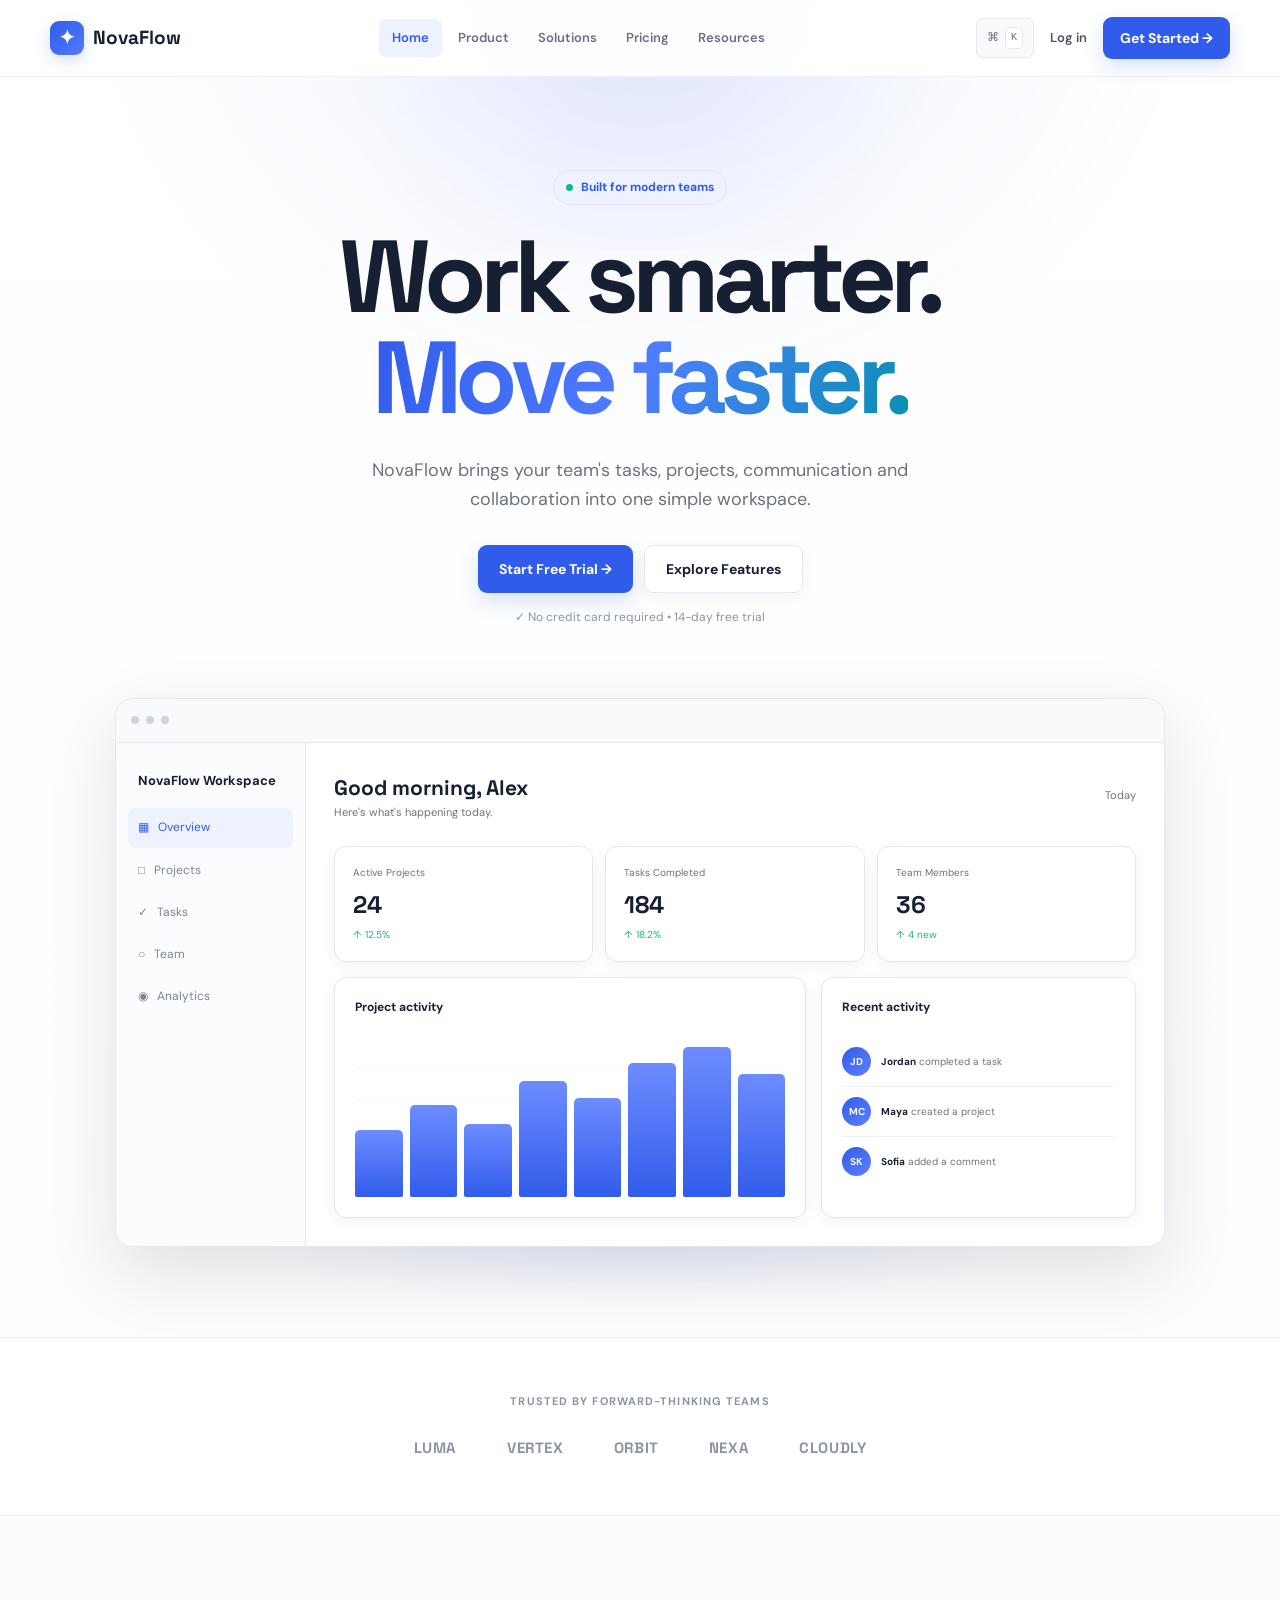
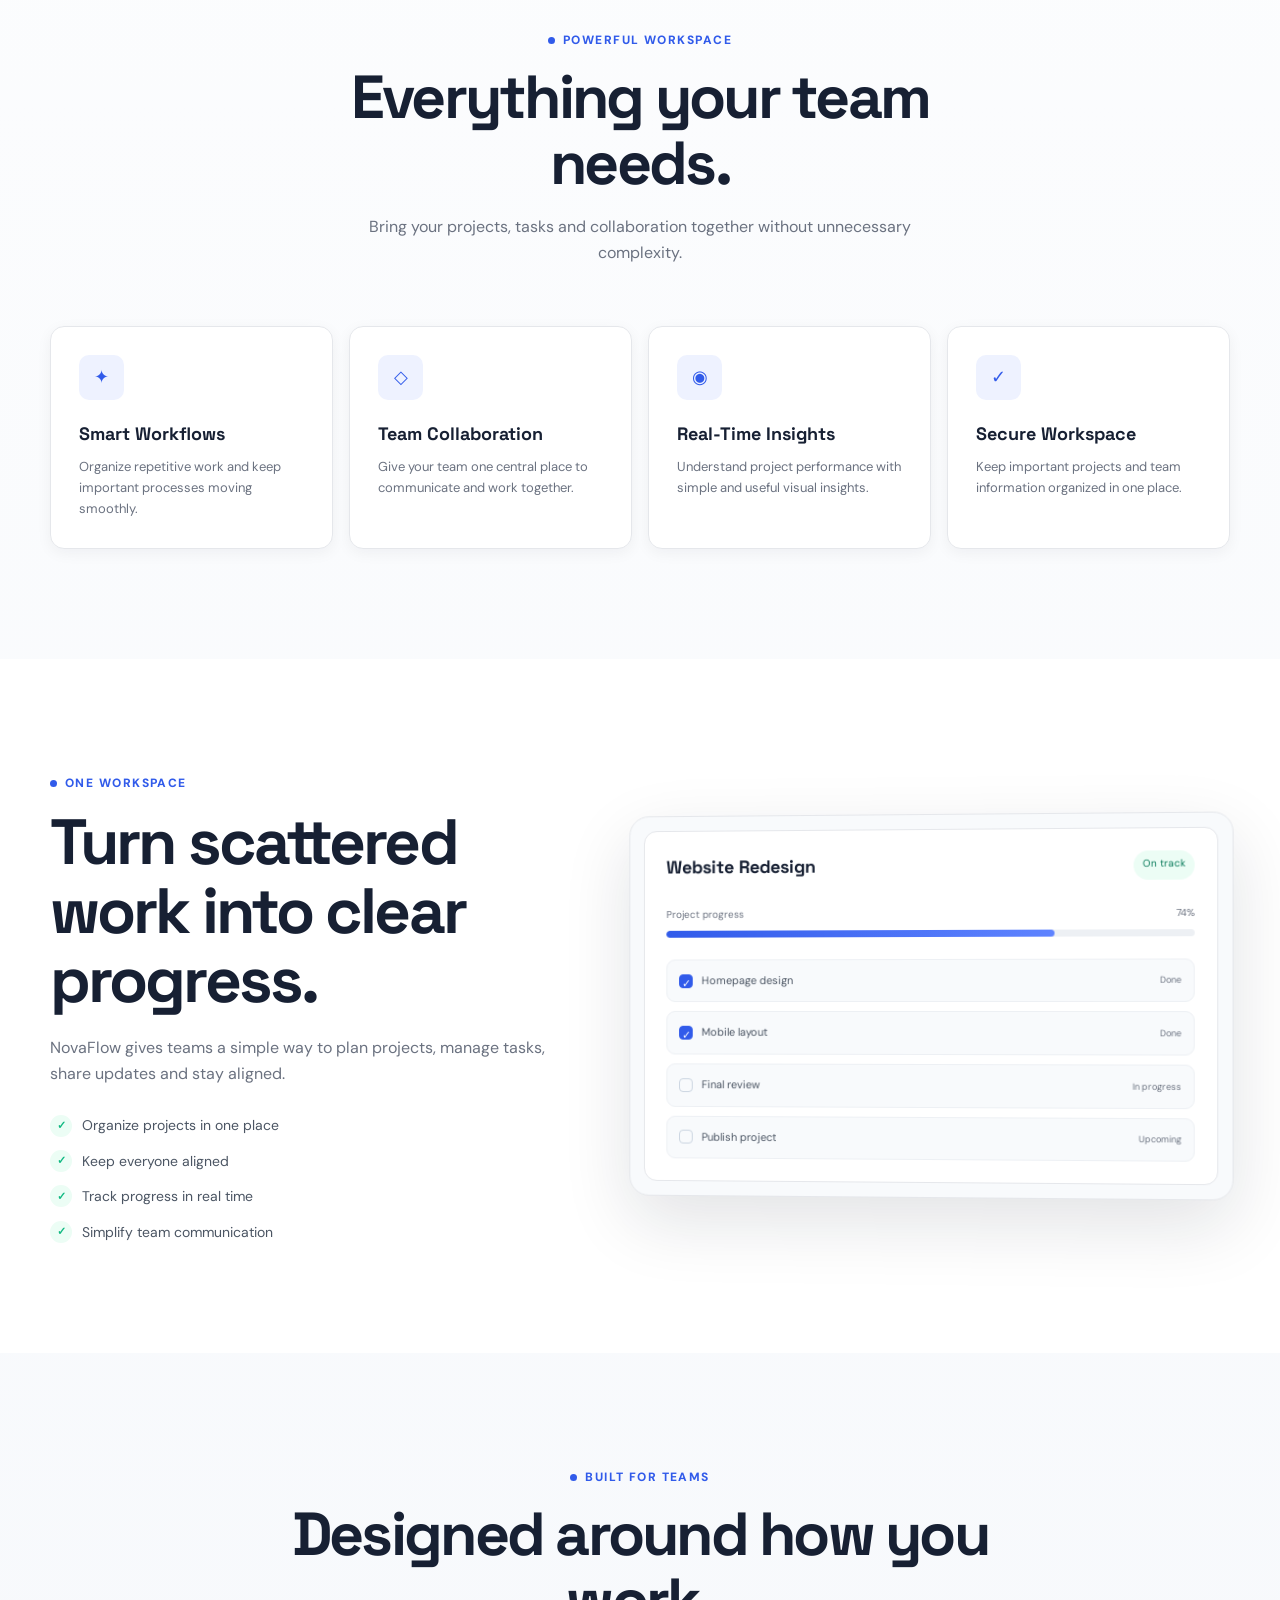
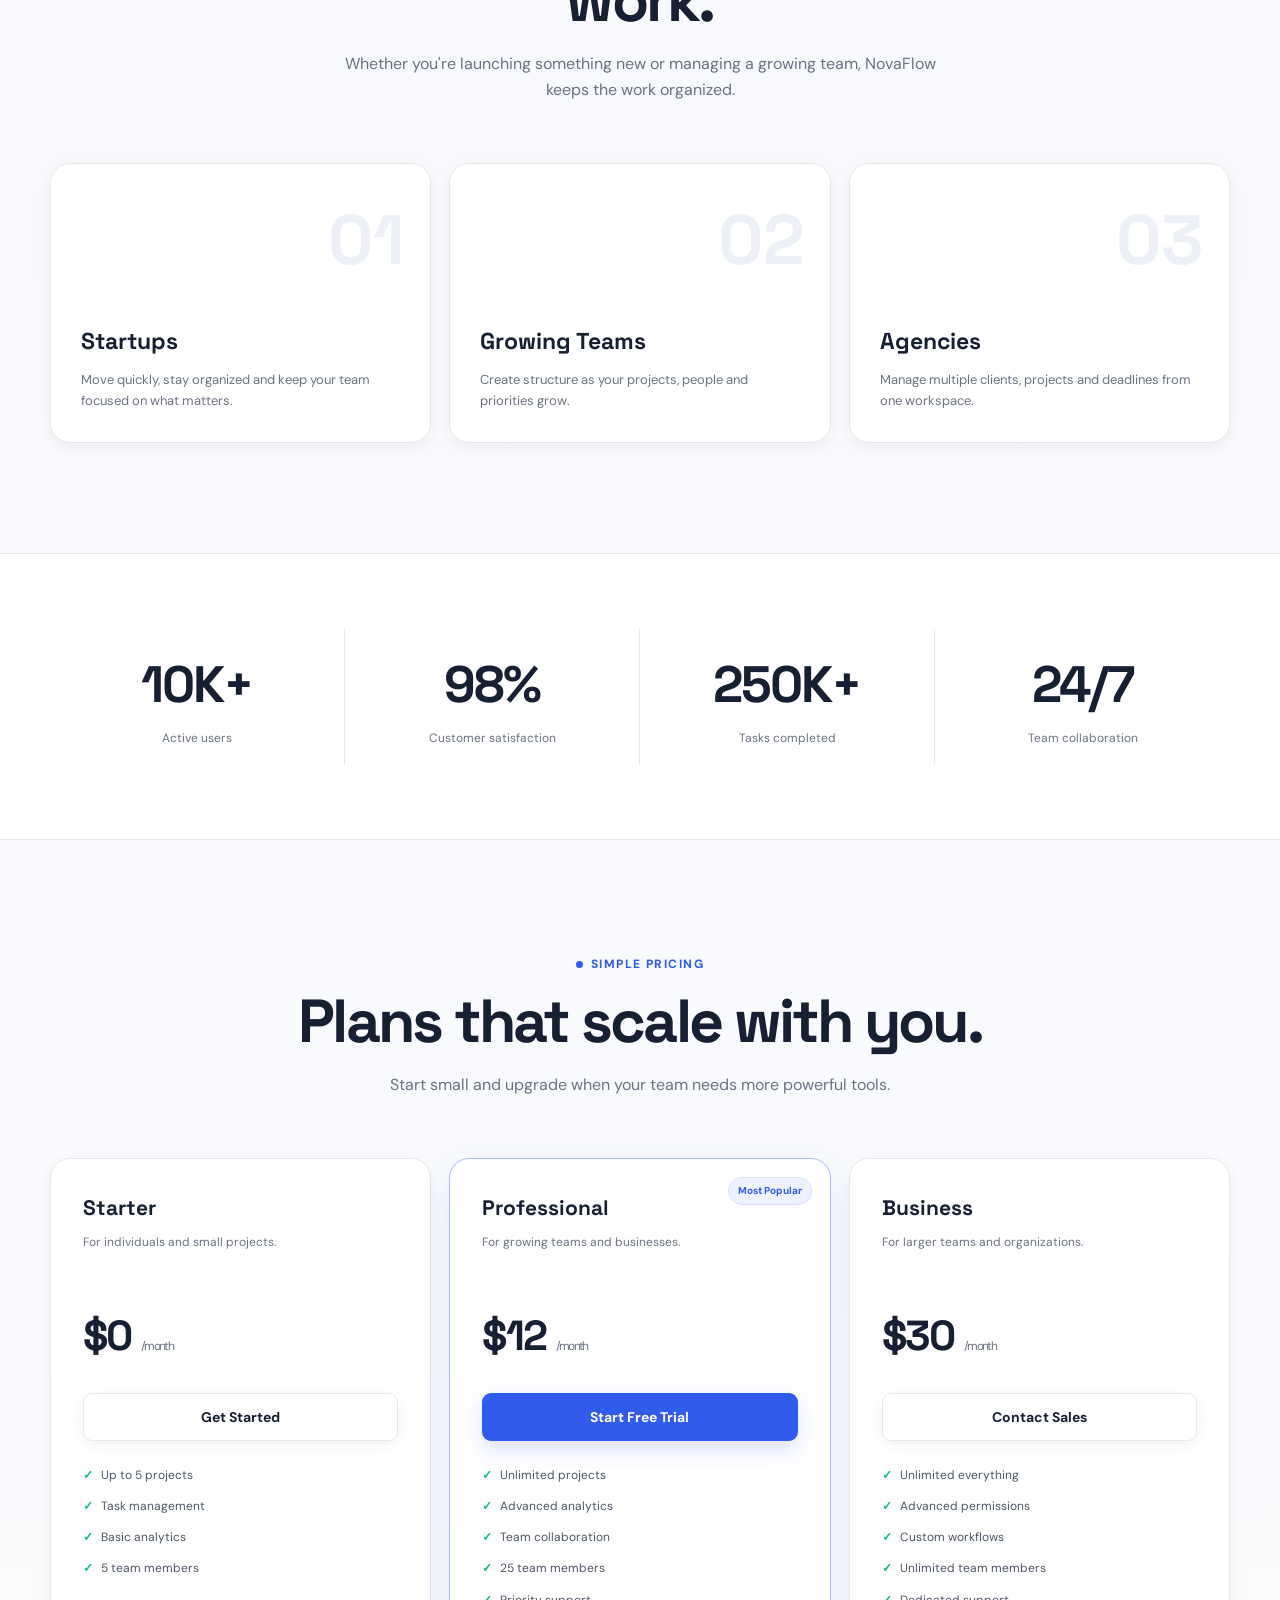
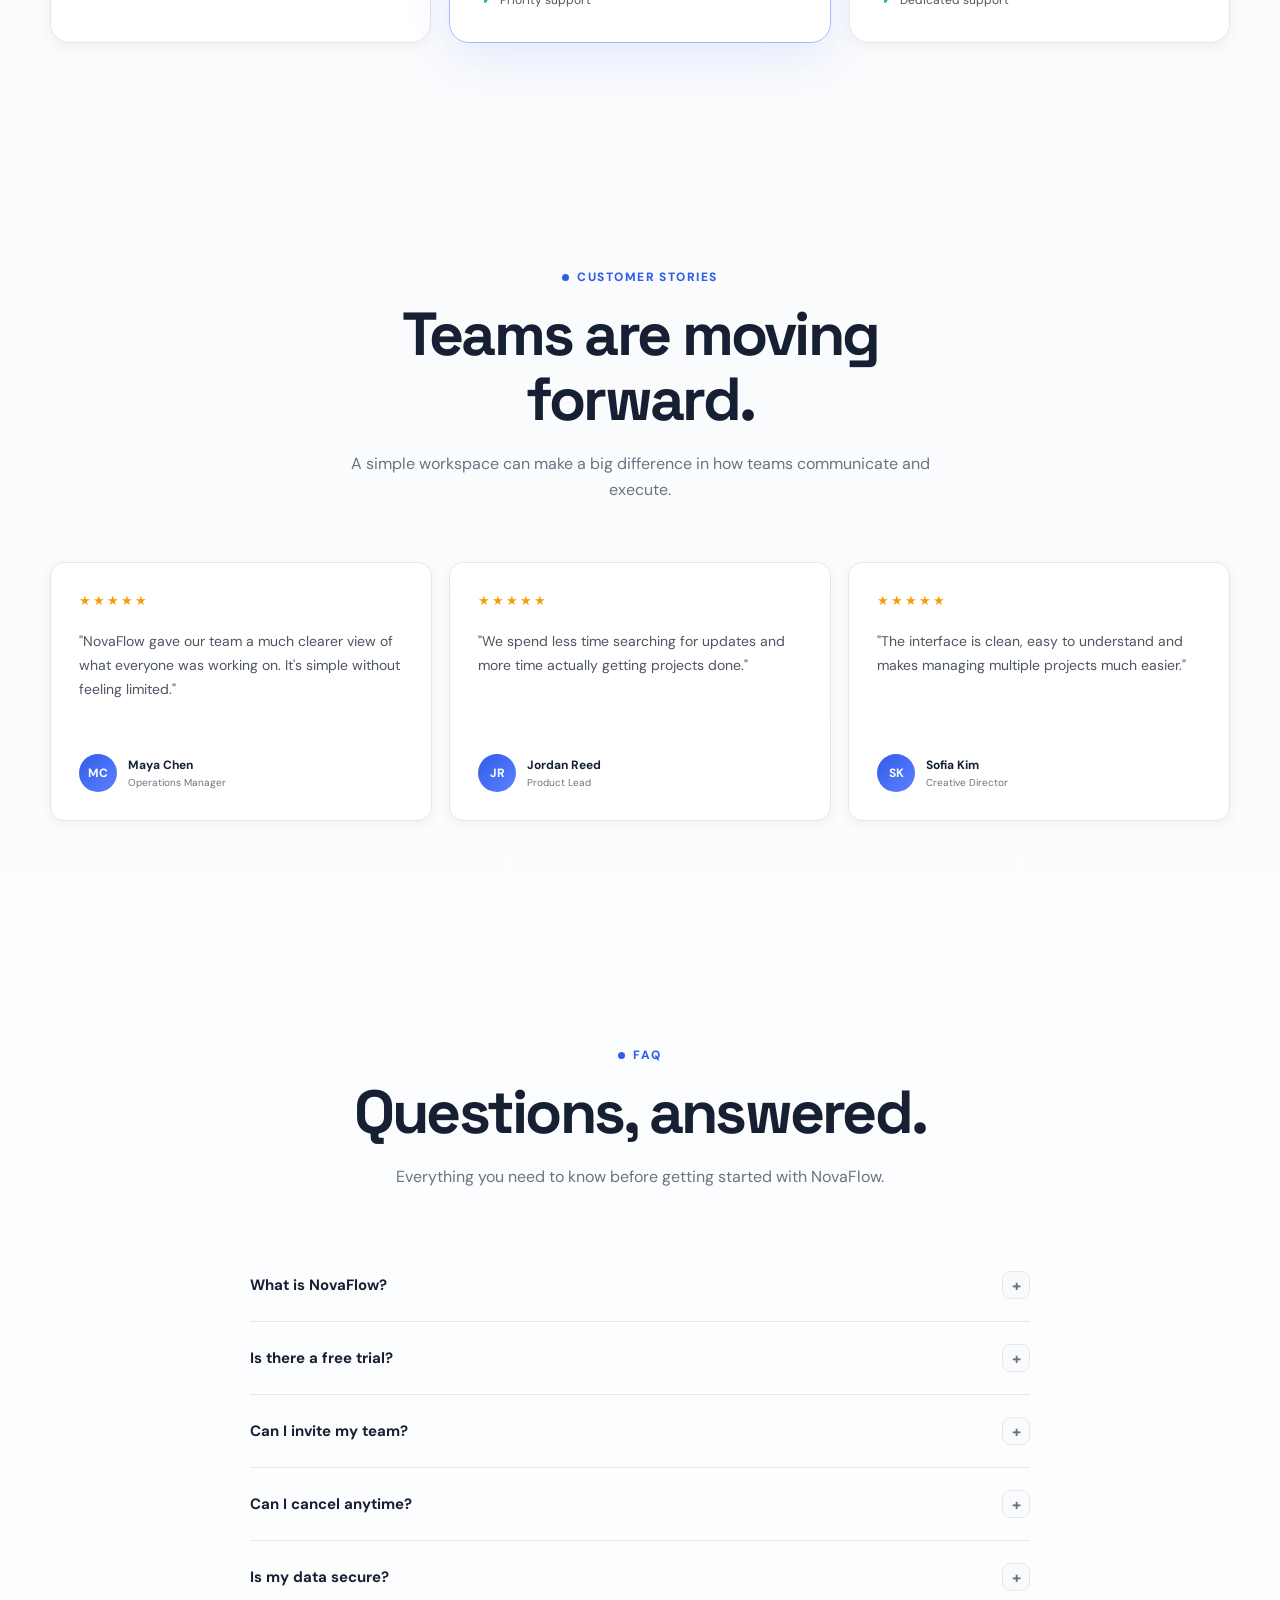
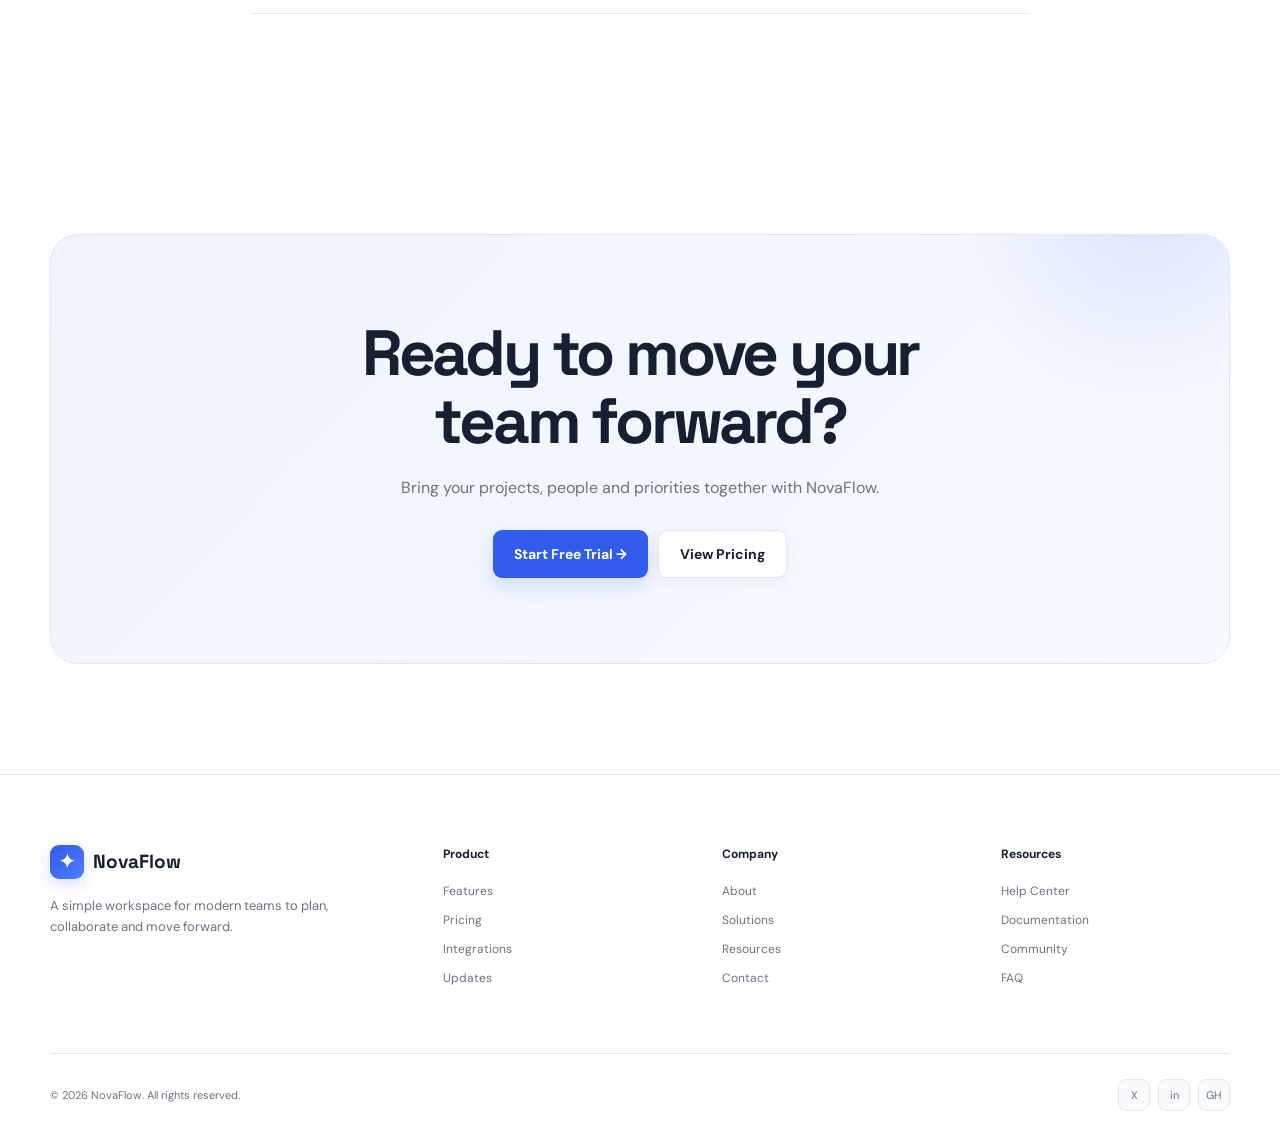
==== commit 02d4d357: "Add files via upload" ====
--- a/index.html
+++ b/index.html
@@ -1080,7 +1080,7 @@
                         </p>
 
                         <div class="price">
-                            $12
+                            $0
                             <span>/month</span>
                         </div>
 
@@ -1131,7 +1131,7 @@
                         </p>
 
                         <div class="price">
-                            $29
+                            $12
                             <span>/month</span>
                         </div>
 
@@ -1182,7 +1182,7 @@
                         </p>
 
                         <div class="price">
-                            $59
+                            $30
                             <span>/month</span>
                         </div>
 
